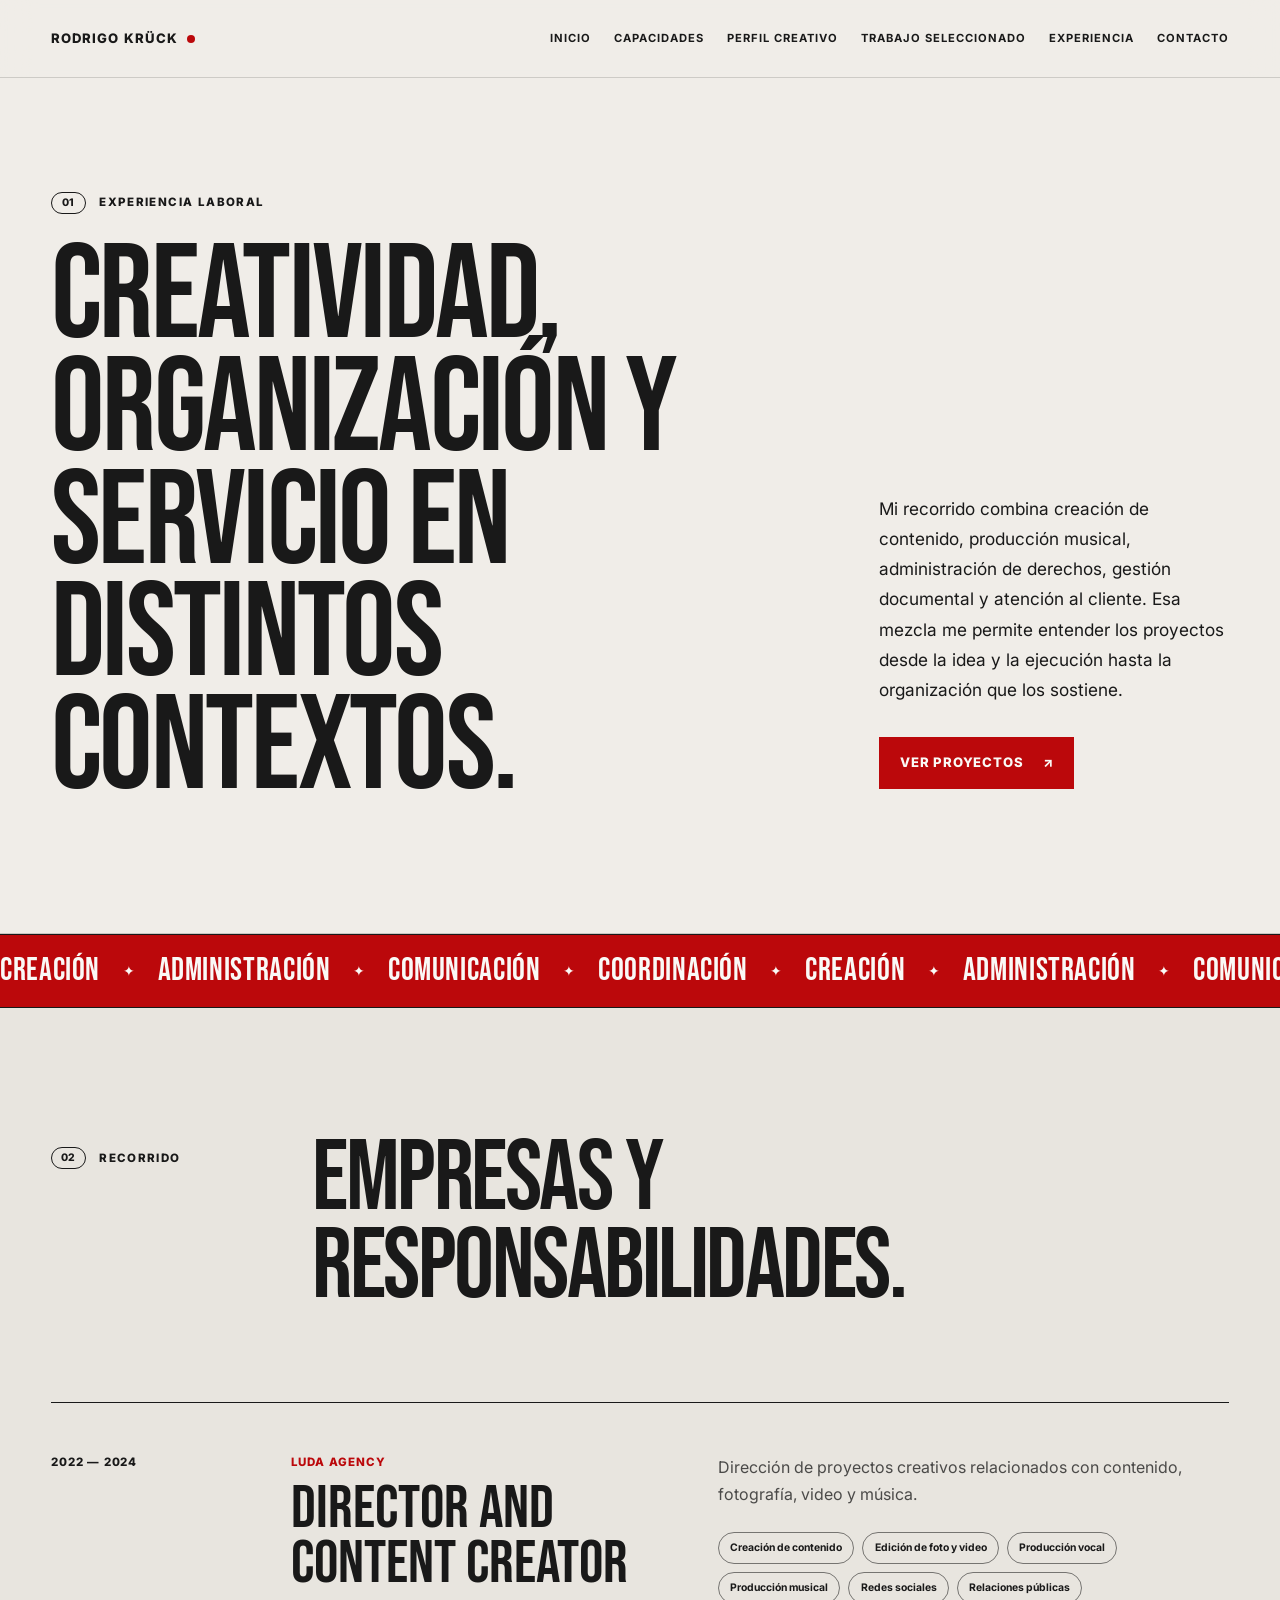
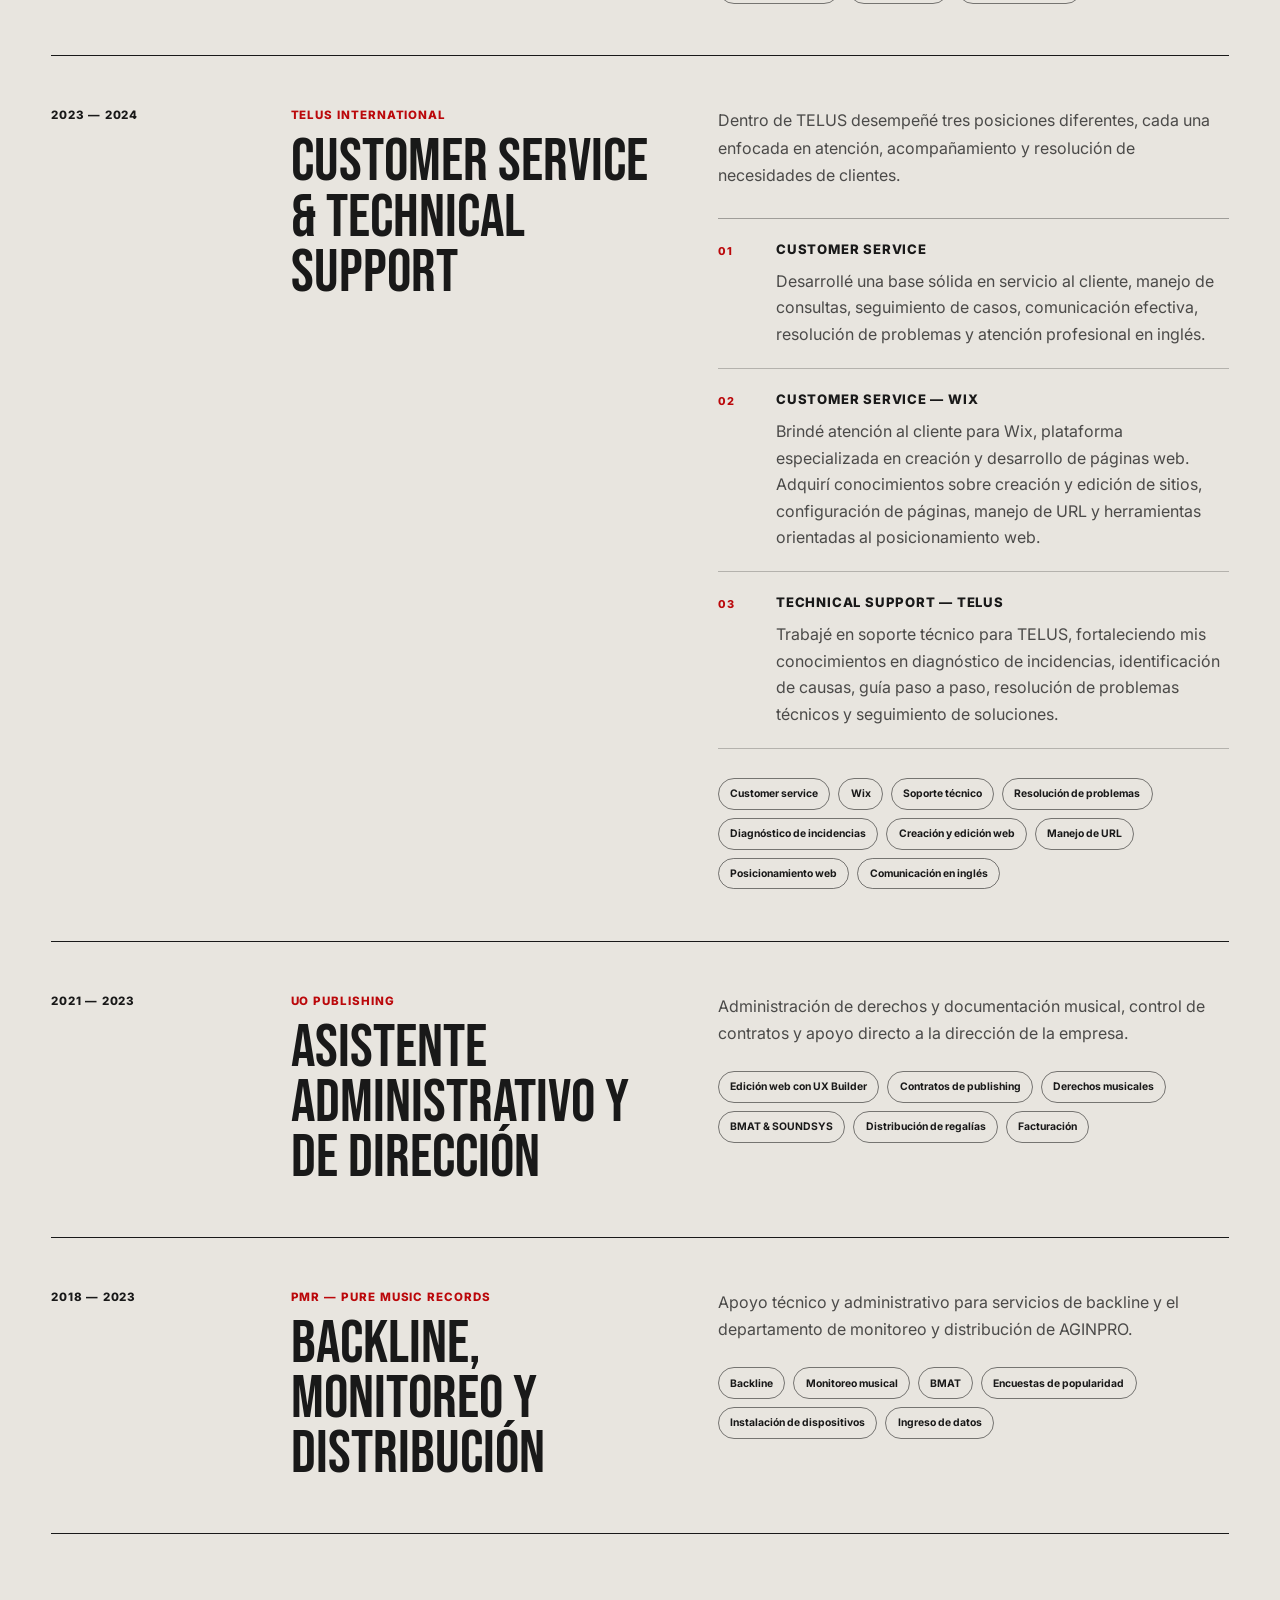
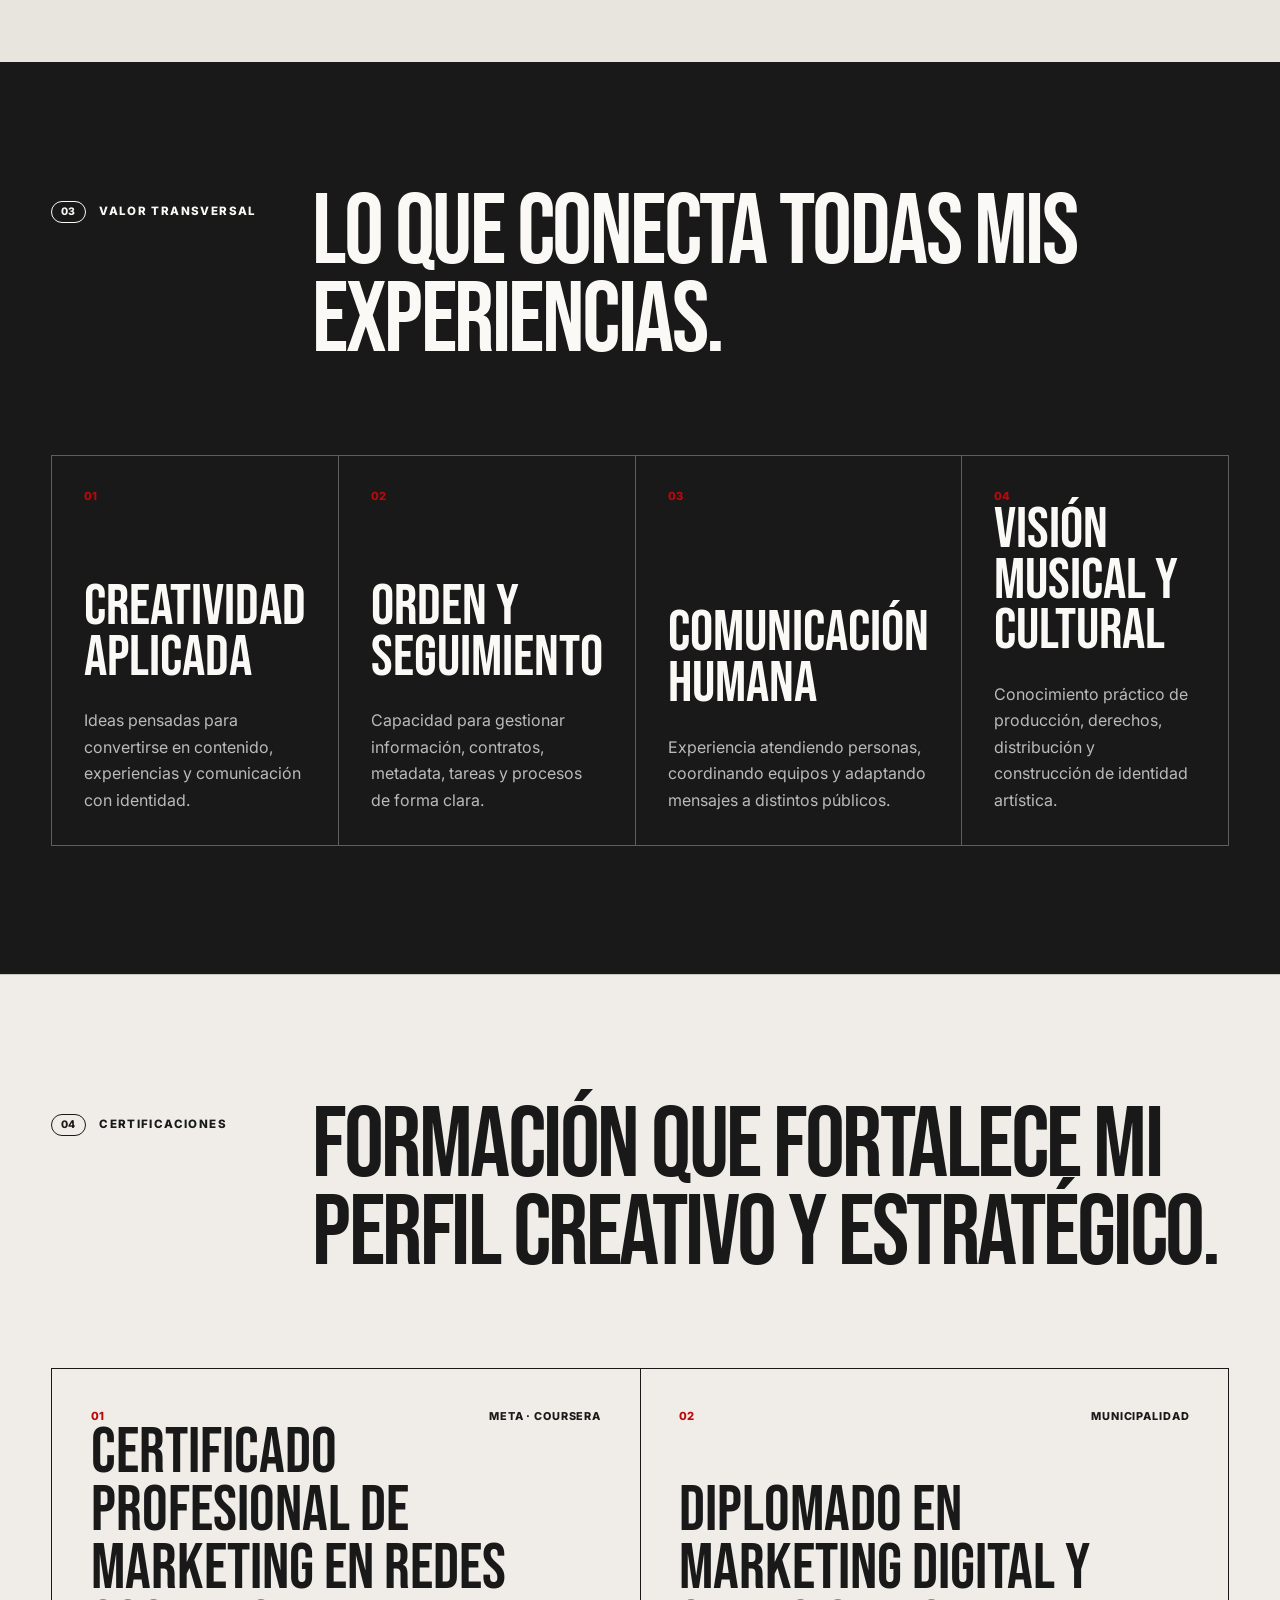
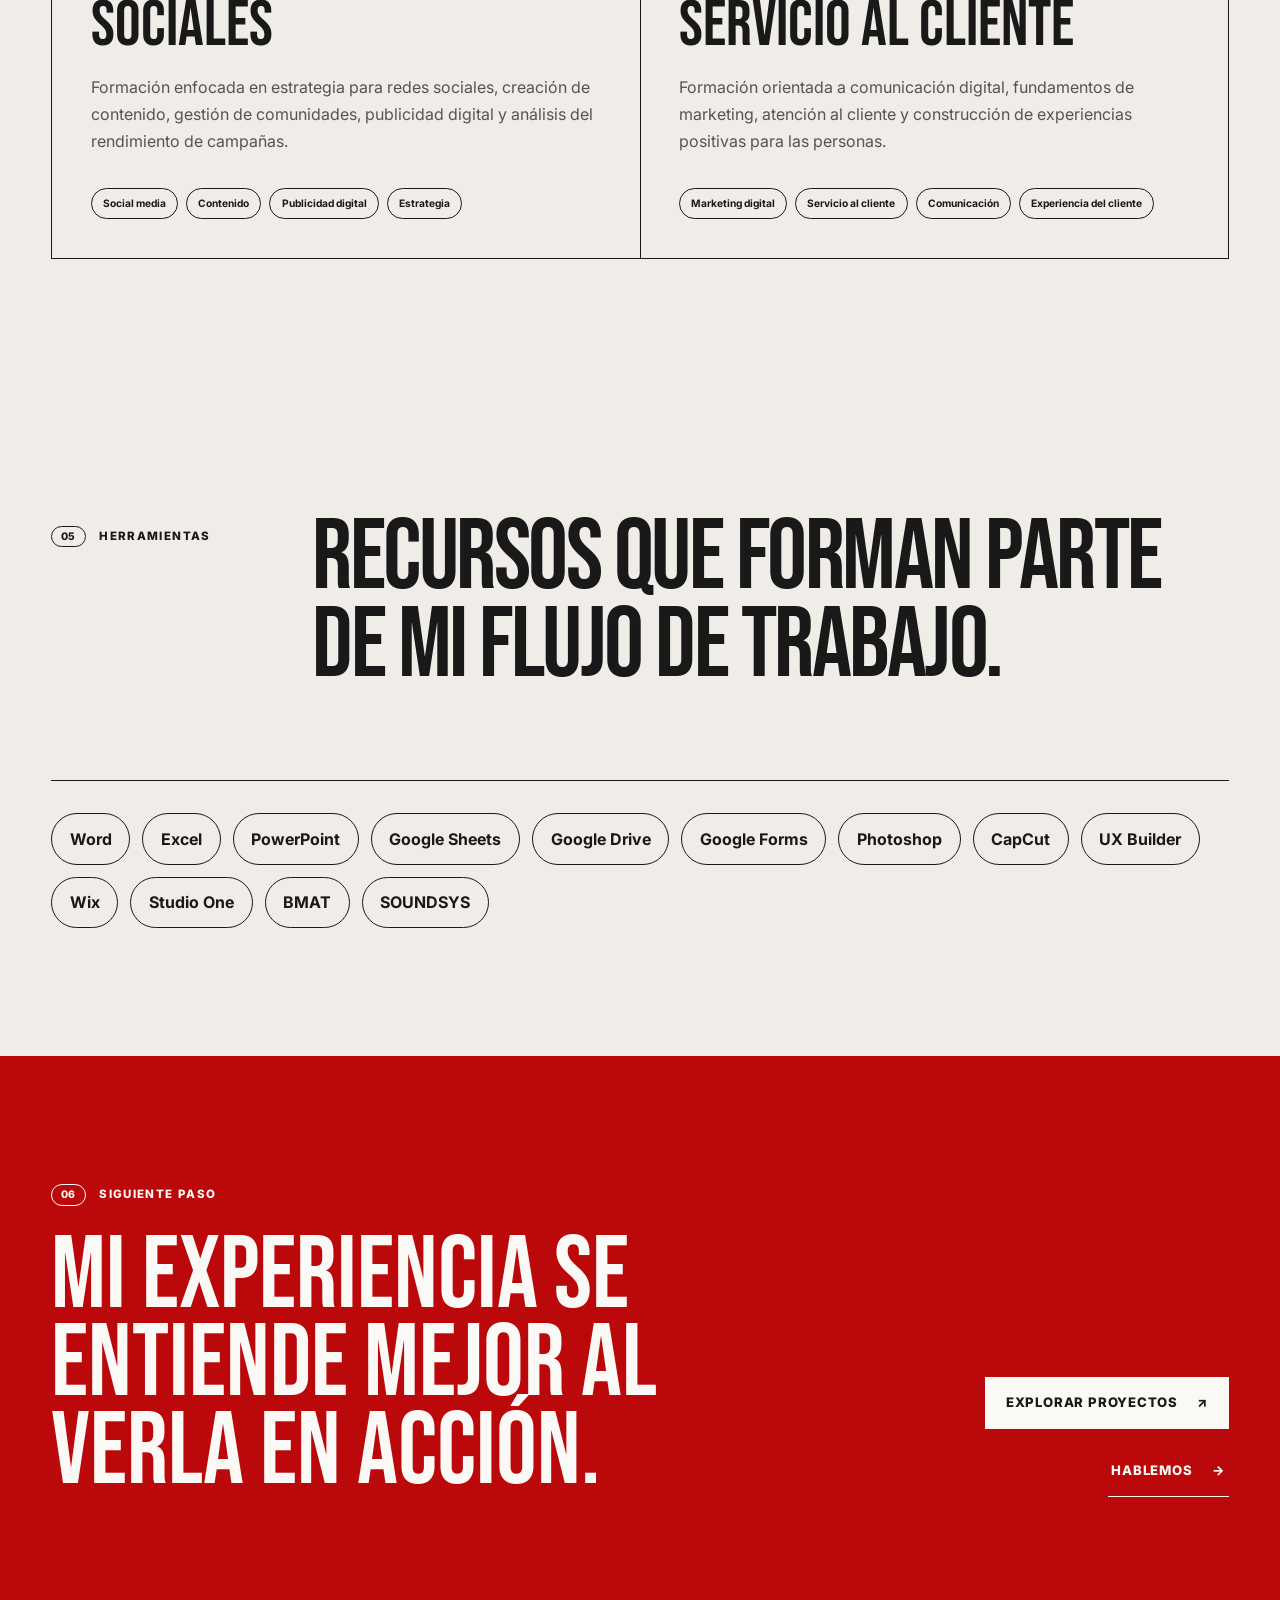
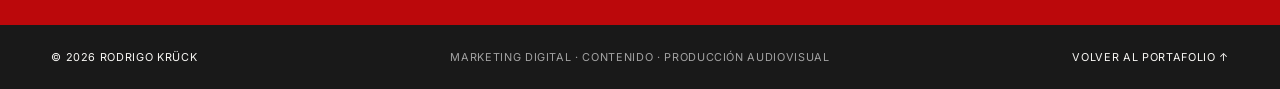
==== experiencia.html @ 9f39242f "Add files via upload subir portafoliio web" ====
<!DOCTYPE html>

<html lang="es">
<head>
<meta charset="utf-8"/>
<meta content="width=device-width, initial-scale=1.0" name="viewport"/>
<meta content="Experiencia laboral de Rodrigo Krück en contenido, producción, música, administración y servicio al cliente." name="description"/>
<meta content="#191919" name="theme-color"/>
<title>Experiencia — Rodrigo Krück</title>
<link href="assets/favicon.svg" rel="icon" type="image/svg+xml"/>
<link href="https://fonts.googleapis.com" rel="preconnect"/>
<link crossorigin="" href="https://fonts.gstatic.com" rel="preconnect"/>
<link href="https://fonts.googleapis.com/css2?family=Bebas+Neue&amp;family=Inter:wght@400;500;600;700;800&amp;display=swap" rel="stylesheet"/>
<link href="styles.css" rel="stylesheet"/>
</head>
<body class="experience-page">
<a class="skip-link" href="#contenido">Saltar al contenido</a>
<header class="site-header" id="inicio">
<a aria-label="Volver al portafolio" class="brand" href="index.html">
<span>RODRIGO KRÜCK</span><i></i>
</a>
<button aria-controls="site-nav" aria-expanded="false" aria-label="Abrir menú" class="menu-button" type="button">
<span></span><span></span>
</button>
<nav aria-label="Navegación principal" class="site-nav" id="site-nav"><a href="index.html#inicio">Inicio</a><a href="index.html#capacidades">Capacidades</a><a href="index.html#perfil">Perfil creativo</a><a href="index.html#proyectos">Trabajo seleccionado</a><a href="#experiencia">Experiencia</a><a href="index.html#contacto">Contacto</a></nav>
</header>
<main id="contenido">
<section class="experience-hero section-pad" id="experiencia">
<div class="experience-hero-grid">
<div class="reveal">
<p class="eyebrow"><span>01</span> Experiencia laboral</p>
<h1>Creatividad, organización y servicio en distintos contextos.</h1>
</div>
<div class="experience-hero-copy reveal">
<p>
            Mi recorrido combina creación de contenido, producción musical, administración de derechos,
            gestión documental y atención al cliente. Esa mezcla me permite entender los proyectos desde
            la idea y la ejecución hasta la organización que los sostiene.
          </p>
<a class="button button-primary" href="index.html#proyectos">Ver proyectos <span>↗</span></a>
</div>
</div>
</section>
<div aria-hidden="true" class="marquee">
<div class="marquee-track">
<span>CREACIÓN</span><i>✦</i>
<span>ADMINISTRACIÓN</span><i>✦</i>
<span>COMUNICACIÓN</span><i>✦</i>
<span>COORDINACIÓN</span><i>✦</i>
<span>CREACIÓN</span><i>✦</i>
<span>ADMINISTRACIÓN</span><i>✦</i>
<span>COMUNICACIÓN</span><i>✦</i>
<span>COORDINACIÓN</span><i>✦</i>
</div>
</div>
<section class="experience-timeline-section section-pad">
<div class="section-heading reveal">
<p class="eyebrow"><span>02</span> Recorrido</p>
<h2>Empresas y responsabilidades.</h2>
</div>
<div class="experience-timeline">
<article class="experience-entry reveal">
<div class="experience-period">2022 — 2024</div>
<div class="experience-name">
<p>LUDA Agency</p>
<h3>Director and Content Creator</h3>
</div>
<div class="experience-details">
<p>
              Dirección de proyectos creativos relacionados con contenido, fotografía, video y música.
            </p>
<div class="experience-tags">
<span>Creación de contenido</span>
<span>Edición de foto y video</span>
<span>Producción vocal</span>
<span>Producción musical</span>
<span>Redes sociales</span>
<span>Relaciones públicas</span>
</div>
</div>
</article>
<article class="experience-entry reveal">
<div class="experience-period">2023 — 2024</div>
<div class="experience-name">
<p>TELUS International</p>
<h3>Customer Service &amp; Technical Support</h3>
</div>
<div class="experience-details">
<p>
              Dentro de TELUS desempeñé tres posiciones diferentes, cada una enfocada en atención,
              acompañamiento y resolución de necesidades de clientes.
            </p>
<div class="experience-subroles">
<section class="experience-subrole">
<span>01</span>
<div>
<h4>Customer Service</h4>
<p>
                    Desarrollé una base sólida en servicio al cliente, manejo de consultas, seguimiento
                    de casos, comunicación efectiva, resolución de problemas y atención profesional en inglés.
                  </p>
</div>
</section>
<section class="experience-subrole">
<span>02</span>
<div>
<h4>Customer Service — Wix</h4>
<p>
                    Brindé atención al cliente para Wix, plataforma especializada en creación y desarrollo
                    de páginas web. Adquirí conocimientos sobre creación y edición de sitios, configuración
                    de páginas, manejo de URL y herramientas orientadas al posicionamiento web.
                  </p>
</div>
</section>
<section class="experience-subrole">
<span>03</span>
<div>
<h4>Technical Support — TELUS</h4>
<p>
                    Trabajé en soporte técnico para TELUS, fortaleciendo mis conocimientos en diagnóstico
                    de incidencias, identificación de causas, guía paso a paso, resolución de problemas
                    técnicos y seguimiento de soluciones.
                  </p>
</div>
</section>
</div>
<div class="experience-tags">
<span>Customer service</span>
<span>Wix</span>
<span>Soporte técnico</span>
<span>Resolución de problemas</span>
<span>Diagnóstico de incidencias</span>
<span>Creación y edición web</span>
<span>Manejo de URL</span>
<span>Posicionamiento web</span>
<span>Comunicación en inglés</span>
</div>
</div>
</article>
<article class="experience-entry reveal">
<div class="experience-period">2021 — 2023</div>
<div class="experience-name">
<p>UO Publishing</p>
<h3>Asistente administrativo y de dirección</h3>
</div>
<div class="experience-details">
<p>
              Administración de derechos y documentación musical, control de contratos y apoyo directo
              a la dirección de la empresa.
            </p>
<div class="experience-tags">
<span>Edición web con UX Builder</span>
<span>Contratos de publishing</span>
<span>Derechos musicales</span>
<span>BMAT &amp; SOUNDSYS</span>
<span>Distribución de regalías</span>
<span>Facturación</span>
</div>
</div>
</article>
<article class="experience-entry reveal">
<div class="experience-period">2018 — 2023</div>
<div class="experience-name">
<p>PMR — Pure Music Records</p>
<h3>Backline, monitoreo y distribución</h3>
</div>
<div class="experience-details">
<p>
              Apoyo técnico y administrativo para servicios de backline y el departamento de monitoreo
              y distribución de AGINPRO.
            </p>
<div class="experience-tags">
<span>Backline</span>
<span>Monitoreo musical</span>
<span>BMAT</span>
<span>Encuestas de popularidad</span>
<span>Instalación de dispositivos</span>
<span>Ingreso de datos</span>
</div>
</div>
</article>
</div>
</section>
<section class="experience-strengths section-pad">
<div class="section-heading section-heading-light reveal">
<p class="eyebrow"><span>03</span> Valor transversal</p>
<h2>Lo que conecta todas mis experiencias.</h2>
</div>
<div class="strength-grid">
<article class="strength-card reveal">
<span>01</span>
<h3>Creatividad aplicada</h3>
<p>Ideas pensadas para convertirse en contenido, experiencias y comunicación con identidad.</p>
</article>
<article class="strength-card reveal">
<span>02</span>
<h3>Orden y seguimiento</h3>
<p>Capacidad para gestionar información, contratos, metadata, tareas y procesos de forma clara.</p>
</article>
<article class="strength-card reveal">
<span>03</span>
<h3>Comunicación humana</h3>
<p>Experiencia atendiendo personas, coordinando equipos y adaptando mensajes a distintos públicos.</p>
</article>
<article class="strength-card reveal">
<span>04</span>
<h3>Visión musical y cultural</h3>
<p>Conocimiento práctico de producción, derechos, distribución y construcción de identidad artística.</p>
</article>
</div>
</section>
<section class="certifications-section section-pad" id="certificaciones">
<div class="section-heading reveal">
<p class="eyebrow"><span>04</span> Certificaciones</p>
<h2>Formación que fortalece mi perfil creativo y estratégico.</h2>
</div>
<div class="certification-grid">
<article class="certification-card reveal">
<div class="certification-top">
<span>01</span>
<p>Meta · Coursera</p>
</div>
<div class="certification-content">
<h3>Certificado Profesional de Marketing en Redes Sociales</h3>
<p>
              Formación enfocada en estrategia para redes sociales, creación de contenido,
              gestión de comunidades, publicidad digital y análisis del rendimiento de campañas.
            </p>
</div>
<div class="certification-tags">
<span>Social media</span>
<span>Contenido</span>
<span>Publicidad digital</span>
<span>Estrategia</span>
</div>
</article>
<article class="certification-card reveal">
<div class="certification-top">
<span>02</span>
<p>Municipalidad</p>
</div>
<div class="certification-content">
<h3>Diplomado en Marketing Digital y Servicio al Cliente</h3>
<p>
              Formación orientada a comunicación digital, fundamentos de marketing,
              atención al cliente y construcción de experiencias positivas para las personas.
            </p>
</div>
<div class="certification-tags">
<span>Marketing digital</span>
<span>Servicio al cliente</span>
<span>Comunicación</span>
<span>Experiencia del cliente</span>
</div>
</article>
</div>
</section>
<section class="tools-section section-pad">
<div class="section-heading reveal">
<p class="eyebrow"><span>05</span> Herramientas</p>
<h2>Recursos que forman parte de mi flujo de trabajo.</h2>
</div>
<div class="tool-cloud reveal">
<span>Word</span>
<span>Excel</span>
<span>PowerPoint</span>
<span>Google Sheets</span>
<span>Google Drive</span>
<span>Google Forms</span>
<span>Photoshop</span>
<span>CapCut</span>
<span>UX Builder</span>
<span>Wix</span>
<span>Studio One</span>
<span>BMAT</span>
<span>SOUNDSYS</span>
</div>
</section>
<section class="experience-cta section-pad">
<div class="reveal">
<p class="eyebrow"><span>06</span> Siguiente paso</p>
<h2>Mi experiencia se entiende mejor al verla en acción.</h2>
</div>
<div class="experience-cta-actions reveal">
<a class="button button-primary" href="index.html#proyectos">Explorar proyectos <span>↗</span></a>
<a class="button button-text" href="mailto:rod.kruck@gmail.com">Hablemos <span>→</span></a>
</div>
</section>
</main>
<footer class="site-footer">
<p>© <span id="year"></span> Rodrigo Krück</p>
<p>Marketing digital · Contenido · Producción audiovisual</p>
<a href="index.html">Volver al portafolio ↑</a>
</footer>
<script src="script.js"></script>
</body>
</html>
---- styles.css ----
/* Rodrigo Krück — Portfolio
   Visual direction derived from the user's moodboard:
   editorial composition, expressive typography, high contrast and restrained red accents. */

:root {
  --red: #BB080B;
  --cararra: #F0EDE8;
  --chalk: #E8E5DF;
  --slate: #C9C5BE;
  --black: #191919;
  --white: #FAF9F6;
  --line: rgba(25, 25, 25, 0.18);
  --headline: "Bebas Neue", "Arial Narrow", Impact, sans-serif;
  --body: "Inter", "Helvetica Neue", Arial, sans-serif;
  --pad: clamp(1.25rem, 4vw, 4.5rem);
}

* {
  box-sizing: border-box;
}

html {
  scroll-behavior: smooth;
  overflow-x: clip;
}

body {
  margin: 0;
  background: var(--cararra);
  color: var(--black);
  font-family: var(--body);
  line-height: 1.5;
  overflow-x: clip;
}

body.menu-open {
  overflow: hidden;
}

a {
  color: inherit;
  text-decoration: none;
}

img {
  max-width: 100%;
  display: block;
}

button,
a {
  -webkit-tap-highlight-color: transparent;
}

::selection {
  background: var(--red);
  color: var(--white);
}

.skip-link {
  position: fixed;
  left: 1rem;
  top: -5rem;
  z-index: 999;
  background: var(--black);
  color: var(--white);
  padding: 0.8rem 1rem;
}

.skip-link:focus {
  top: 1rem;
}

.site-header {
  position: fixed;
  inset: 0 0 auto 0;
  z-index: 100;
  height: 78px;
  padding: 0 var(--pad);
  display: flex;
  align-items: center;
  justify-content: space-between;
  border-bottom: 1px solid rgba(25, 25, 25, 0.16);
  background: rgba(240, 237, 232, 0.88);
  backdrop-filter: blur(16px);
  transition: transform 0.35s ease, background 0.3s ease;
}

.site-header.is-hidden {
  transform: translateY(-100%);
}

.brand {
  display: inline-flex;
  align-items: center;
  gap: 0.55rem;
  font-weight: 800;
  font-size: 0.82rem;
  letter-spacing: 0.08em;
}

.brand i {
  width: 8px;
  height: 8px;
  background: var(--red);
  border-radius: 50%;
}

.site-nav {
  display: flex;
  align-items: center;
  gap: clamp(1.2rem, 3vw, 3rem);
  font-size: 0.78rem;
  text-transform: uppercase;
  letter-spacing: 0.08em;
  font-weight: 700;
}

.site-nav a {
  position: relative;
}

.site-nav a::after {
  content: "";
  position: absolute;
  left: 0;
  bottom: -6px;
  width: 100%;
  height: 2px;
  background: var(--red);
  transform: scaleX(0);
  transform-origin: right;
  transition: transform 0.25s ease;
}

.site-nav a:hover::after,
.site-nav a:focus-visible::after {
  transform: scaleX(1);
  transform-origin: left;
}

.menu-button {
  display: none;
  width: 44px;
  height: 44px;
  border: 0;
  background: transparent;
  padding: 0;
  cursor: pointer;
}

.menu-button span {
  display: block;
  width: 26px;
  height: 2px;
  background: var(--black);
  margin: 6px auto;
  transition: transform 0.25s ease;
}

.section-grid {
  padding-inline: var(--pad);
}

.hero {
  position: relative;
  min-height: 100svh;
  padding-top: 125px;
  padding-bottom: 3rem;
  display: grid;
  grid-template-columns: minmax(0, 1.15fr) minmax(320px, 0.65fr);
  gap: clamp(2.5rem, 6vw, 7rem);
  align-items: center;
  border-bottom: 1px solid var(--line);
  overflow: hidden;
}

.hero::before {
  content: "";
  position: absolute;
  inset: auto 0 0;
  height: 1px;
  background: var(--line);
}

.eyebrow {
  margin: 0 0 1.7rem;
  display: flex;
  align-items: center;
  gap: 0.85rem;
  font-size: 0.72rem;
  font-weight: 800;
  letter-spacing: 0.12em;
  text-transform: uppercase;
}

.eyebrow span {
  display: inline-grid;
  place-items: center;
  width: 2.15rem;
  height: 1.35rem;
  border: 1px solid currentColor;
  border-radius: 999px;
  letter-spacing: 0;
  font-size: 0.65rem;
}

.hero h1,
.section-heading h2,
.music-copy h2,
.contact-top h2 {
  font-family: var(--headline);
  font-weight: 400;
  letter-spacing: -0.025em;
  line-height: 0.88;
  text-transform: uppercase;
}

.hero h1 {
  margin: 0;
  max-width: 950px;
  font-size: clamp(4.8rem, 9.5vw, 10.5rem);
}

.hero h1 span {
  display: block;
}

.hero h1 .outline {
  color: transparent;
  -webkit-text-stroke: 1.5px var(--black);
}

.hero-description {
  max-width: 680px;
  margin: 2rem 0 0;
  font-size: clamp(1rem, 1.3vw, 1.22rem);
  line-height: 1.7;
}

.hero-actions {
  margin-top: 2.2rem;
  display: flex;
  align-items: center;
  gap: 1.1rem;
  flex-wrap: wrap;
}

.button {
  min-height: 52px;
  display: inline-flex;
  align-items: center;
  justify-content: center;
  gap: 1.2rem;
  padding: 0 1.3rem;
  font-size: 0.82rem;
  font-weight: 800;
  text-transform: uppercase;
  letter-spacing: 0.06em;
  transition: transform 0.25s ease, background 0.25s ease, color 0.25s ease;
}

.button:hover,
.button:focus-visible {
  transform: translateY(-3px);
}

.button-primary {
  background: var(--red);
  color: var(--white);
}

.button-text {
  border-bottom: 1px solid var(--black);
  padding-inline: 0.2rem;
}

.hero-visual {
  position: relative;
  align-self: stretch;
  min-height: 620px;
  display: flex;
  align-items: center;
  justify-content: center;
}

.photo-frame {
  position: relative;
  z-index: 2;
  width: min(100%, 500px);
  aspect-ratio: 0.72;
  background: var(--slate);
  overflow: hidden;
}

.photo-frame::before {
  content: "";
  position: absolute;
  inset: 14px;
  z-index: 2;
  border: 1px solid rgba(240, 237, 232, 0.8);
  pointer-events: none;
}

.photo-frame img {
  width: 100%;
  height: 100%;
  object-fit: cover;
  object-position: center;
  filter: grayscale(1);
  transition: transform 0.8s cubic-bezier(.2,.7,.2,1);
}

.photo-frame:hover img {
  transform: scale(1.035);
}

.photo-label {
  position: absolute;
  z-index: 3;
  inset: auto 0 0 0;
  padding: 1rem 1.2rem;
  background: var(--black);
  color: var(--white);
  font-size: 0.62rem;
  font-weight: 700;
  letter-spacing: 0.12em;
  text-align: center;
}

.orbit-graphic {
  position: absolute;
  right: -22%;
  top: 8%;
  width: 68%;
  aspect-ratio: 1;
  border-radius: 50%;
  border: 1px solid var(--red);
  animation: orbit 14s linear infinite;
}

.orbit-graphic span {
  position: absolute;
  inset: 12%;
  border-radius: 50%;
  border: 1px solid rgba(187, 8, 11, 0.65);
}

.orbit-graphic span:nth-child(2) { inset: 24%; }
.orbit-graphic span:nth-child(3) { inset: 36%; }
.orbit-graphic span:nth-child(4) {
  inset: 48%;
  background: var(--red);
  border: 0;
}

.availability {
  position: absolute;
  z-index: 4;
  left: -2.5rem;
  bottom: 6%;
  display: flex;
  align-items: center;
  gap: 0.75rem;
  padding: 0.9rem 1rem;
  background: var(--white);
  border: 1px solid var(--black);
  font-size: 0.7rem;
  font-weight: 700;
  text-transform: uppercase;
  letter-spacing: 0.05em;
}

.status-dot {
  width: 9px;
  height: 9px;
  border-radius: 50%;
  background: var(--red);
  box-shadow: 0 0 0 5px rgba(187, 8, 11, 0.12);
}

.hero-index {
  position: absolute;
  left: var(--pad);
  bottom: 1rem;
  right: var(--pad);
  display: flex;
  justify-content: space-between;
  font-size: 0.64rem;
  letter-spacing: 0.12em;
}

.marquee {
  overflow: hidden;
  background: var(--red);
  color: var(--white);
  border-block: 1px solid var(--black);
}

.marquee-track {
  width: max-content;
  display: flex;
  align-items: center;
  gap: 1.4rem;
  padding: 0.75rem 0;
  animation: marquee 28s linear infinite;
  font-family: var(--headline);
  font-size: clamp(1.7rem, 2.5vw, 2.7rem);
  letter-spacing: 0.02em;
}

.marquee-track i {
  font-family: var(--body);
  font-style: normal;
  font-size: 0.9rem;
}

.section-pad {
  padding: clamp(5.5rem, 10vw, 10rem) var(--pad);
}

.section-heading {
  display: grid;
  grid-template-columns: 0.4fr 1.6fr;
  gap: 2rem;
  align-items: start;
  margin-bottom: clamp(3rem, 7vw, 7rem);
}

.section-heading .eyebrow {
  margin-top: 0.7rem;
}

.section-heading h2,
.music-copy h2,
.contact-top h2 {
  margin: 0;
  max-width: 1000px;
  font-size: clamp(4rem, 7.8vw, 8.5rem);
}

.profile {
  background: var(--chalk);
}

.profile-layout {
  display: grid;
  grid-template-columns: 0.72fr 1.28fr;
  gap: clamp(3rem, 8vw, 9rem);
  border-top: 1px solid var(--line);
  padding-top: 3rem;
}

.profile-statement > p {
  margin: 0 0 2rem;
  max-width: 500px;
  font-size: clamp(1.4rem, 2.2vw, 2.25rem);
  line-height: 1.25;
  font-weight: 600;
  letter-spacing: -0.035em;
}

.inline-link {
  display: inline-flex;
  align-items: center;
  gap: 1rem;
  border-bottom: 1px solid currentColor;
  padding-bottom: 0.3rem;
  font-size: 0.8rem;
  font-weight: 800;
  text-transform: uppercase;
  letter-spacing: 0.06em;
}

.profile-principles {
  display: grid;
  gap: 0;
}

.profile-principles article {
  display: grid;
  grid-template-columns: 60px minmax(180px, 0.7fr) 1fr;
  gap: 1.2rem;
  padding: 1.5rem 0;
  border-bottom: 1px solid var(--line);
}

.profile-principles article:first-child {
  border-top: 1px solid var(--line);
}

.profile-principles span {
  font-size: 0.7rem;
  font-weight: 800;
}

.profile-principles h3,
.profile-principles p {
  margin: 0;
}

.profile-principles h3 {
  font-size: 1rem;
  text-transform: uppercase;
}

.profile-principles p {
  color: rgba(25,25,25,0.72);
  font-size: 0.93rem;
}

.keyword-cloud {
  margin-top: 7rem;
  padding-top: 2rem;
  border-top: 1px solid var(--line);
  display: flex;
  flex-wrap: wrap;
  gap: 0.75rem;
}

.keyword-cloud span {
  border: 1px solid var(--black);
  border-radius: 999px;
  padding: 0.7rem 1rem;
  font-size: clamp(0.8rem, 1.1vw, 1rem);
  font-weight: 700;
  transition: background 0.25s ease, color 0.25s ease, transform 0.25s ease;
}

.keyword-cloud span:hover {
  background: var(--black);
  color: var(--white);
  transform: translateY(-3px);
}

.projects {
  background: var(--black);
  color: var(--white);
}

.section-heading-light .eyebrow span {
  border-color: var(--white);
}

.featured-project {
  display: grid;
  grid-template-columns: minmax(250px, 0.55fr) minmax(0, 1.45fr);
  gap: clamp(2.5rem, 6vw, 7rem);
  align-items: start;
}

.project-intro {
  position: sticky;
  top: 120px;
}

.project-number {
  margin: 0 0 1.2rem;
  color: var(--red);
  font-size: 0.72rem;
  font-weight: 800;
  letter-spacing: 0.1em;
}

.project-intro h3 {
  margin: 0;
  font-family: var(--headline);
  font-size: clamp(5rem, 10vw, 10rem);
  font-weight: 400;
  line-height: 0.85;
}

.project-intro > p:not(.project-number) {
  max-width: 430px;
  margin: 1.7rem 0;
  color: rgba(255,255,255,0.72);
}

.project-meta {
  display: flex;
  flex-wrap: wrap;
  gap: 0.55rem;
}

.project-meta span {
  border: 1px solid rgba(255,255,255,0.3);
  border-radius: 999px;
  padding: 0.45rem 0.75rem;
  font-size: 0.67rem;
  text-transform: uppercase;
  letter-spacing: 0.06em;
}

.project-gallery {
  display: grid;
  grid-template-columns: repeat(3, 1fr);
  gap: 1rem;
  align-items: start;
}

.project-card {
  position: relative;
  overflow: hidden;
  background: #292929;
  aspect-ratio: 0.56;
}

.project-card-offset {
  margin-top: 5rem;
}

.project-card img {
  width: 100%;
  height: 100%;
  object-fit: cover;
  transition: transform 0.7s cubic-bezier(.2,.7,.2,1), filter 0.4s ease;
}

.project-card-overlay {
  position: absolute;
  inset: auto 0 0;
  padding: 1rem;
  display: flex;
  justify-content: space-between;
  gap: 0.7rem;
  background: linear-gradient(transparent, rgba(0,0,0,0.92));
  font-size: 0.7rem;
  transform: translateY(18%);
  opacity: 0.8;
  transition: transform 0.3s ease, opacity 0.3s ease;
}

.project-card-overlay b {
  text-align: right;
}

.project-card:hover img {
  transform: scale(1.055);
  filter: saturate(0.55);
}

.project-card:hover .project-card-overlay {
  transform: translateY(0);
  opacity: 1;
}

.capabilities {
  background: var(--cararra);
}

.capability-grid {
  display: grid;
  grid-template-columns: repeat(2, 1fr);
  border-top: 1px solid var(--black);
  border-left: 1px solid var(--black);
}

.capability-card {
  min-height: 380px;
  padding: clamp(1.5rem, 3vw, 3rem);
  display: flex;
  flex-direction: column;
  justify-content: space-between;
  border-right: 1px solid var(--black);
  border-bottom: 1px solid var(--black);
  transition: background 0.3s ease, color 0.3s ease;
}

.capability-card:hover {
  background: var(--red);
  color: var(--white);
}

.card-top {
  display: flex;
  justify-content: space-between;
  font-size: 0.72rem;
  font-weight: 800;
}

.card-top i {
  font-style: normal;
  font-size: 1.5rem;
}

.capability-card h3 {
  margin: auto 0 1.5rem;
  max-width: 500px;
  font-family: var(--headline);
  font-weight: 400;
  font-size: clamp(3.4rem, 5.5vw, 6.5rem);
  line-height: 0.9;
  text-transform: uppercase;
}

.capability-card p {
  max-width: 520px;
  margin: 0;
  font-size: 0.95rem;
}

.music-section {
  min-height: 760px;
  display: grid;
  grid-template-columns: 1fr 1fr;
  background: var(--red);
  color: var(--white);
  overflow: hidden;
}

.music-copy {
  display: flex;
  flex-direction: column;
  align-items: flex-start;
  justify-content: center;
}

.music-copy h2 {
  max-width: 760px;
}

.music-copy > p:not(.eyebrow) {
  max-width: 620px;
  font-size: clamp(1rem, 1.5vw, 1.2rem);
  line-height: 1.7;
}

.button-light {
  margin-top: 1.4rem;
  background: var(--white);
  color: var(--black);
}

.wave-panel {
  position: relative;
  min-height: 760px;
  display: grid;
  place-items: center;
  background: var(--chalk);
  color: var(--black);
  overflow: hidden;
}

.wave-panel::before {
  content: "";
  position: absolute;
  inset: 0;
  background:
    linear-gradient(rgba(25,25,25,0.07) 1px, transparent 1px),
    linear-gradient(90deg, rgba(25,25,25,0.07) 1px, transparent 1px);
  background-size: 48px 48px;
}

.wave-lines {
  position: relative;
  width: 82%;
  aspect-ratio: 1;
}

.wave-lines span {
  position: absolute;
  inset: calc(var(--i, 0) * 4%);
  border: 2px solid var(--black);
  border-radius: 44% 56% 58% 42% / 55% 42% 58% 45%;
  transform: rotate(calc(var(--i, 0) * 8deg));
  animation: wave 7s ease-in-out infinite alternate;
}

.wave-lines span:nth-child(1) { --i: 0; }
.wave-lines span:nth-child(2) { --i: 1; }
.wave-lines span:nth-child(3) { --i: 2; }
.wave-lines span:nth-child(4) { --i: 3; }
.wave-lines span:nth-child(5) { --i: 4; }
.wave-lines span:nth-child(6) { --i: 5; }
.wave-lines span:nth-child(7) { --i: 6; }
.wave-lines span:nth-child(8) { --i: 7; }
.wave-lines span:nth-child(9) { --i: 8; }

.wave-panel p {
  position: absolute;
  left: 2rem;
  bottom: 1.5rem;
  margin: 0;
  font-size: 0.65rem;
  font-weight: 800;
  letter-spacing: 0.12em;
}

.contact {
  background: var(--chalk);
}

.contact-top {
  display: grid;
  grid-template-columns: 0.35fr 1.65fr;
  gap: 2rem;
  margin-bottom: 4rem;
}

.contact-top .eyebrow {
  margin-top: 0.6rem;
}

.contact-grid {
  border-top: 1px solid var(--black);
  display: grid;
  grid-template-columns: 1.4fr 0.6fr;
}

.contact-email {
  position: relative;
  min-height: 300px;
  padding: 2rem 2rem 2rem 0;
  display: flex;
  flex-direction: column;
  justify-content: flex-end;
  border-right: 1px solid var(--black);
  overflow: hidden;
}

.contact-email::before {
  content: "";
  position: absolute;
  inset: 0;
  background: var(--red);
  transform: translateY(101%);
  transition: transform 0.4s cubic-bezier(.2,.7,.2,1);
}

.contact-email:hover::before {
  transform: translateY(0);
}

.contact-email > * {
  position: relative;
  z-index: 1;
}

.contact-email span {
  font-size: 0.7rem;
  text-transform: uppercase;
  letter-spacing: 0.08em;
  font-weight: 800;
}

.contact-email strong {
  margin-top: 0.3rem;
  font-size: clamp(1.5rem, 4vw, 4.2rem);
  letter-spacing: -0.05em;
  overflow-wrap: anywhere;
}

.contact-email i {
  position: absolute;
  top: 2rem;
  right: 2rem;
  font-style: normal;
  font-size: 2rem;
}

.contact-email:hover {
  color: var(--white);
}

.social-links {
  display: grid;
}

.social-links a {
  min-height: 100px;
  padding: 1.2rem 0 1.2rem 2rem;
  display: flex;
  align-items: center;
  justify-content: space-between;
  border-bottom: 1px solid var(--black);
  font-size: 0.82rem;
  font-weight: 800;
  text-transform: uppercase;
  letter-spacing: 0.06em;
  transition: padding 0.25s ease, background 0.25s ease, color 0.25s ease;
}

.social-links a:hover {
  padding-left: 2.6rem;
  background: var(--black);
  color: var(--white);
}

.social-links i {
  font-style: normal;
  font-size: 1.3rem;
}

.site-footer {
  padding: 1.5rem var(--pad);
  display: grid;
  grid-template-columns: 1fr auto 1fr;
  align-items: center;
  gap: 1rem;
  background: var(--black);
  color: var(--white);
  font-size: 0.68rem;
  text-transform: uppercase;
  letter-spacing: 0.06em;
}

.site-footer p {
  margin: 0;
}

.site-footer p:nth-child(2) {
  text-align: center;
  color: rgba(255,255,255,0.6);
}

.site-footer a {
  text-align: right;
}

.reveal {
  opacity: 0;
  transform: translateY(30px);
  transition: opacity 0.75s ease, transform 0.75s cubic-bezier(.2,.7,.2,1);
}

.reveal.is-visible {
  opacity: 1;
  transform: none;
}

@keyframes marquee {
  to { transform: translateX(-50%); }
}

@keyframes orbit {
  to { transform: rotate(360deg); }
}

@keyframes wave {
  from { transform: rotate(calc(var(--i, 0) * 8deg)) scale(0.96); }
  to { transform: rotate(calc(var(--i, 0) * 8deg + 18deg)) scale(1.04); }
}

@media (max-width: 1050px) {
  .hero {
    grid-template-columns: 1fr 0.78fr;
  }

  .hero h1 {
    font-size: clamp(4.2rem, 8.5vw, 7.5rem);
  }

  .featured-project {
    grid-template-columns: 1fr;
  }

  .project-intro {
    position: static;
  }

  .project-gallery {
    max-width: 900px;
  }

  .profile-layout {
    grid-template-columns: 1fr;
  }

  .section-heading,
  .contact-top {
    grid-template-columns: 1fr;
  }

  .music-section {
    grid-template-columns: 1fr;
  }

  .wave-panel {
    min-height: 580px;
  }
}

@media (max-width: 760px) {
  :root {
    --pad: 1.15rem;
  }

  .site-header {
    height: 66px;
  }

  .menu-button {
    display: block;
    z-index: 2;
  }

  .menu-button[aria-expanded="true"] span:first-child {
    transform: translateY(4px) rotate(45deg);
  }

  .menu-button[aria-expanded="true"] span:last-child {
    transform: translateY(-4px) rotate(-45deg);
  }

  .site-nav {
    position: fixed;
    inset: 0;
    padding: 7rem 1.4rem 2rem;
    display: flex;
    flex-direction: column;
    align-items: flex-start;
    justify-content: center;
    gap: 1.2rem;
    background: var(--red);
    color: var(--white);
    transform: translateX(105%);
    visibility: hidden;
    pointer-events: none;
    transition:
      transform 0.35s cubic-bezier(.2,.7,.2,1),
      visibility 0s linear 0.35s;
  }

  .site-nav.is-open {
    transform: translateX(0);
    visibility: visible;
    pointer-events: auto;
    transition-delay: 0s;
  }

  .site-nav a {
    font-family: var(--headline);
    font-size: clamp(3.5rem, 18vw, 7rem);
    line-height: 0.9;
    letter-spacing: 0;
  }

  .hero {
    min-height: auto;
    padding-top: 105px;
    grid-template-columns: 1fr;
  }

  .hero h1 {
    font-size: clamp(4rem, 20vw, 7rem);
  }

  .hero-visual {
    min-height: auto;
    padding-bottom: 3rem;
  }

  .photo-frame {
    width: 88%;
    margin-left: auto;
  }

  .availability {
    left: 0;
    bottom: 1rem;
    max-width: 75%;
    font-size: 0.6rem;
  }

  .hero-index {
    display: none;
  }

  .section-pad {
    padding-block: 5.5rem;
  }

  .section-heading,
  .contact-top {
    margin-bottom: 3rem;
  }

  .section-heading h2,
  .music-copy h2,
  .contact-top h2 {
    font-size: clamp(3.5rem, 17vw, 6.5rem);
  }

  .profile-principles article {
    grid-template-columns: 40px 1fr;
  }

  .profile-principles p {
    grid-column: 2;
  }

  .keyword-cloud {
    margin-top: 4rem;
  }

  .project-gallery {
    display: flex;
    overflow-x: auto;
    scroll-snap-type: x mandatory;
    padding-bottom: 1rem;
  }

  .project-card {
    min-width: 78vw;
    scroll-snap-align: start;
  }

  .project-card-offset {
    margin-top: 0;
  }

  .capability-grid {
    grid-template-columns: 1fr;
  }

  .capability-card {
    min-height: 320px;
  }

  .wave-panel {
    min-height: 460px;
  }

  .contact-grid {
    grid-template-columns: 1fr;
  }

  .contact-email {
    min-height: 260px;
    border-right: 0;
    border-bottom: 1px solid var(--black);
  }

  .social-links a {
    padding-left: 0;
  }

  .site-footer {
    grid-template-columns: 1fr;
    text-align: left;
  }

  .site-footer p:nth-child(2),
  .site-footer a {
    text-align: left;
  }
}

@media (prefers-reduced-motion: reduce) {
  html { scroll-behavior: auto; }
  *,
  *::before,
  *::after {
    animation-duration: 0.01ms !important;
    animation-iteration-count: 1 !important;
    transition-duration: 0.01ms !important;
  }

  .reveal {
    opacity: 1;
    transform: none;
  }
}


/* =========================================================
   Expanded selected work
   ========================================================= */

.work-project {
  padding: clamp(5rem, 9vw, 9rem) 0;
  border-top: 1px solid rgba(255,255,255,0.24);
}

.work-project-last {
  padding-bottom: 0;
}

.work-project-head {
  display: grid;
  grid-template-columns: minmax(190px, 0.48fr) minmax(0, 1.52fr);
  gap: clamp(2rem, 6vw, 7rem);
  align-items: start;
  margin-bottom: clamp(2.5rem, 5vw, 5rem);
}

.work-project-head h3 {
  margin: 0;
  font-family: var(--headline);
  font-size: clamp(4.8rem, 10vw, 11rem);
  font-weight: 400;
  line-height: 0.82;
  text-transform: uppercase;
}

.project-role {
  margin: 0.8rem 0 0;
  max-width: 240px;
  color: rgba(255,255,255,0.68);
  font-size: 0.72rem;
  font-weight: 700;
  line-height: 1.45;
  letter-spacing: 0.06em;
  text-transform: uppercase;
}

.work-project-description {
  max-width: 720px;
  margin: 1.5rem 0 0;
  color: rgba(255,255,255,0.72);
  font-size: clamp(1rem, 1.35vw, 1.2rem);
  line-height: 1.7;
}

.media-grid {
  display: grid;
  gap: 1rem;
}

.media-grid-three {
  grid-template-columns: repeat(3, minmax(0, 1fr));
}

.media-grid-spaced {
  margin-top: 1rem;
}

.media-card {
  position: relative;
  min-width: 0;
  display: block;
  overflow: hidden;
  background: #2a2a2a;
  aspect-ratio: 0.62;
}

.media-card-landscape {
  aspect-ratio: 16 / 10;
  align-self: center;
}

.media-card img {
  width: 100%;
  height: 100%;
  object-fit: cover;
  transition: transform 0.65s cubic-bezier(.2,.7,.2,1), filter 0.35s ease;
}

.media-card > span {
  position: absolute;
  inset: auto 0 0;
  z-index: 2;
  padding: 3.5rem 1rem 1rem;
  background: linear-gradient(transparent, rgba(0,0,0,0.9));
  color: var(--white);
  font-size: 0.68rem;
  font-weight: 800;
  letter-spacing: 0.06em;
  text-transform: uppercase;
}

.media-card:hover img,
.media-card:focus-visible img {
  transform: scale(1.045);
  filter: saturate(0.72);
}

.video-project-layout {
  display: grid;
  grid-template-columns: minmax(0, 1.55fr) minmax(260px, 0.45fr);
  gap: 1rem;
}

.video-frame {
  position: relative;
  width: 100%;
  aspect-ratio: 16 / 9;
  background: #000;
  overflow: hidden;
}

.video-frame iframe {
  width: 100%;
  height: 100%;
  border: 0;
}

.project-side-note,
.making-of-card {
  min-height: 100%;
  padding: clamp(1.5rem, 3vw, 3rem);
  border: 1px solid rgba(255,255,255,0.26);
}

.project-side-note {
  display: flex;
  flex-direction: column;
  justify-content: flex-end;
}

.project-side-note > span,
.making-of-kicker {
  font-size: 0.66rem;
  font-weight: 800;
  letter-spacing: 0.1em;
}

.project-side-note p {
  margin: 1rem 0 2rem;
  color: rgba(255,255,255,0.72);
}

.inline-link-light {
  color: var(--white);
}

.making-of-card {
  position: relative;
  display: flex;
  flex-direction: column;
  justify-content: space-between;
  background: var(--red);
  color: var(--white);
  overflow: hidden;
  transition: transform 0.3s ease, background 0.3s ease;
}

.making-of-card::after {
  content: "";
  position: absolute;
  width: 65%;
  aspect-ratio: 1;
  right: -18%;
  top: -15%;
  border: 1px solid rgba(255,255,255,0.6);
  border-radius: 50%;
  box-shadow:
    0 0 0 18px rgba(255,255,255,0.08),
    0 0 0 36px rgba(255,255,255,0.06),
    0 0 0 54px rgba(255,255,255,0.04);
}

.making-of-card strong {
  position: relative;
  z-index: 1;
  margin-block: auto;
  font-family: var(--headline);
  font-size: clamp(4.5rem, 8vw, 8.5rem);
  font-weight: 400;
  line-height: 0.78;
}

.making-of-link {
  position: relative;
  z-index: 1;
  font-size: 0.7rem;
  font-weight: 800;
  letter-spacing: 0.05em;
  text-transform: uppercase;
}

.making-of-card:hover,
.making-of-card:focus-visible {
  transform: translateY(-5px);
  background: #d10b0f;
}

.personal-content-grid {
  display: grid;
  grid-template-columns: 0.78fr 1.3fr 0.78fr;
  gap: 1rem;
  align-items: stretch;
}

.personal-link-card {
  min-height: 460px;
  padding: 1.5rem;
  display: flex;
  flex-direction: column;
  justify-content: space-between;
  background: var(--red);
  color: var(--white);
  transition: transform 0.3s ease;
}

.personal-link-card span,
.personal-link-card i {
  font-size: 0.68rem;
  font-style: normal;
  font-weight: 800;
  letter-spacing: 0.08em;
  text-transform: uppercase;
}

.personal-link-card strong {
  font-family: var(--headline);
  font-size: clamp(4rem, 7vw, 7rem);
  font-weight: 400;
  line-height: 0.82;
}

.personal-link-card:hover,
.personal-link-card:focus-visible {
  transform: translateY(-5px);
}

/* =========================================================
   Experience page
   ========================================================= */

.experience-page {
  background: var(--cararra);
}

.experience-hero {
  min-height: 92svh;
  padding-top: clamp(8rem, 15vw, 12rem);
  display: flex;
  align-items: center;
  border-bottom: 1px solid var(--line);
}

.experience-hero-grid {
  width: 100%;
  display: grid;
  grid-template-columns: minmax(0, 1.35fr) minmax(280px, 0.65fr);
  gap: clamp(3rem, 8vw, 10rem);
  align-items: end;
}

.experience-hero h1 {
  margin: 0;
  max-width: 1050px;
  font-family: var(--headline);
  font-size: clamp(5rem, 10.5vw, 11rem);
  font-weight: 400;
  line-height: 0.84;
  letter-spacing: -0.02em;
  text-transform: uppercase;
}

.experience-hero-copy {
  padding-bottom: 1rem;
}

.experience-hero-copy p {
  margin: 0 0 2rem;
  font-size: clamp(1rem, 1.35vw, 1.2rem);
  line-height: 1.75;
}

.experience-timeline-section {
  background: var(--chalk);
}

.experience-timeline {
  border-top: 1px solid var(--black);
}

.experience-entry {
  display: grid;
  grid-template-columns: 0.35fr 0.7fr 0.95fr;
  gap: clamp(1.5rem, 4vw, 5rem);
  padding: clamp(2rem, 4vw, 4rem) 0;
  border-bottom: 1px solid var(--black);
}

.experience-period {
  font-size: 0.72rem;
  font-weight: 800;
  letter-spacing: 0.07em;
  text-transform: uppercase;
}

.experience-name p {
  margin: 0 0 0.6rem;
  color: var(--red);
  font-size: 0.72rem;
  font-weight: 800;
  letter-spacing: 0.08em;
  text-transform: uppercase;
}

.experience-name h3 {
  margin: 0;
  max-width: 430px;
  font-family: var(--headline);
  font-size: clamp(2.5rem, 4.8vw, 5.2rem);
  font-weight: 400;
  line-height: 0.9;
  text-transform: uppercase;
}

.experience-details > p {
  margin: 0 0 1.5rem;
  color: rgba(25,25,25,0.76);
  line-height: 1.7;
}

.experience-tags {
  display: flex;
  flex-wrap: wrap;
  gap: 0.5rem;
}

.experience-tags span {
  padding: 0.45rem 0.7rem;
  border: 1px solid rgba(25,25,25,0.55);
  border-radius: 999px;
  font-size: 0.65rem;
  font-weight: 700;
}

.experience-strengths {
  background: var(--black);
  color: var(--white);
}

.strength-grid {
  display: grid;
  grid-template-columns: repeat(4, 1fr);
  border-top: 1px solid rgba(255,255,255,0.3);
  border-left: 1px solid rgba(255,255,255,0.3);
}

.strength-card {
  min-height: 360px;
  padding: 2rem;
  display: flex;
  flex-direction: column;
  border-right: 1px solid rgba(255,255,255,0.3);
  border-bottom: 1px solid rgba(255,255,255,0.3);
}

.strength-card > span {
  font-size: 0.7rem;
  font-weight: 800;
  color: var(--red);
}

.strength-card h3 {
  margin: auto 0 1.5rem;
  font-family: var(--headline);
  font-size: clamp(3rem, 4.5vw, 5rem);
  font-weight: 400;
  line-height: 0.88;
  text-transform: uppercase;
}

.strength-card p {
  margin: 0;
  color: rgba(255,255,255,0.7);
  line-height: 1.65;
}

.tools-section {
  background: var(--cararra);
}

.tool-cloud {
  display: flex;
  flex-wrap: wrap;
  gap: 0.75rem;
  padding-top: 2rem;
  border-top: 1px solid var(--black);
}

.tool-cloud span {
  padding: 0.8rem 1.1rem;
  border: 1px solid var(--black);
  border-radius: 999px;
  font-weight: 700;
  transition: background 0.25s ease, color 0.25s ease, transform 0.25s ease;
}

.tool-cloud span:hover {
  background: var(--black);
  color: var(--white);
  transform: translateY(-3px);
}

.experience-cta {
  display: grid;
  grid-template-columns: 1.4fr 0.6fr;
  gap: clamp(2rem, 6vw, 7rem);
  align-items: end;
  background: var(--red);
  color: var(--white);
}

.experience-cta h2 {
  margin: 0;
  max-width: 950px;
  font-family: var(--headline);
  font-size: clamp(4.2rem, 8vw, 8rem);
  font-weight: 400;
  line-height: 0.86;
  text-transform: uppercase;
}

.experience-cta-actions {
  display: flex;
  flex-wrap: wrap;
  gap: 1rem;
  justify-content: flex-end;
}

.experience-cta .button-primary {
  background: var(--white);
  color: var(--black);
}

.experience-cta .button-text {
  border-color: var(--white);
}

/* Expanded responsive rules */

@media (max-width: 1050px) {
  .video-project-layout {
    grid-template-columns: 1fr;
  }

  .project-side-note,
  .making-of-card {
    min-height: 300px;
  }

  .personal-content-grid {
    grid-template-columns: 1fr 1fr;
  }

  .personal-link-card {
    min-height: 380px;
  }

  .experience-hero-grid {
    grid-template-columns: 1fr;
  }

  .experience-entry {
    grid-template-columns: 0.35fr 0.65fr 1fr;
  }

  .strength-grid {
    grid-template-columns: repeat(2, 1fr);
  }

  .experience-cta {
    grid-template-columns: 1fr;
  }

  .experience-cta-actions {
    justify-content: flex-start;
  }
}

@media (max-width: 760px) {
  .work-project-head {
    grid-template-columns: 1fr;
    gap: 1.5rem;
  }

  .work-project-head h3 {
    font-size: clamp(4rem, 18vw, 7rem);
  }

  .media-grid-three,
  .personal-content-grid {
    display: flex;
    overflow-x: auto;
    scroll-snap-type: x mandatory;
    padding-bottom: 1rem;
  }

  .media-grid-three .media-card,
  .personal-content-grid > * {
    min-width: 78vw;
    scroll-snap-align: start;
  }

  .media-card-landscape {
    aspect-ratio: 0.78;
  }

  .personal-link-card {
    min-height: auto;
    aspect-ratio: 0.78;
  }

  .project-side-note,
  .making-of-card {
    min-height: 280px;
  }

  .experience-hero {
    min-height: auto;
    padding-top: 7.5rem;
  }

  .experience-hero h1 {
    font-size: clamp(4.2rem, 19vw, 7rem);
  }

  .experience-entry {
    grid-template-columns: 1fr;
    gap: 1rem;
  }

  .experience-name h3 {
    font-size: clamp(3rem, 13vw, 5rem);
  }

  .strength-grid {
    grid-template-columns: 1fr;
  }

  .strength-card {
    min-height: 300px;
  }
}


/* Portada seleccionada en la segunda revisión de Trabajo seleccionado. */
.video-project-layout > .making-of-cover {
  min-height: 100%;
  aspect-ratio: auto;
}

.video-project-layout > .making-of-cover img {
  object-position: center;
}

@media (max-width: 1050px) {
  .video-project-layout > .making-of-cover {
    min-height: 300px;
    aspect-ratio: 16 / 9;
  }
}

@media (max-width: 760px) {
  .video-project-layout > .making-of-cover {
    min-height: 0;
    aspect-ratio: 16 / 9;
  }
}

/* Third revision of selected work covers. */

.official-video-cover {
  aspect-ratio: 16 / 9;
  min-height: 100%;
}

.official-video-cover img,
.video-project-layout-covers .making-of-cover img {
  object-position: center;
}

.official-video-cover > span {
  display: flex;
  align-items: center;
  gap: 0.7rem;
}

.play-mark {
  display: inline-grid;
  place-items: center;
  width: 2.1rem;
  height: 2.1rem;
  flex: 0 0 auto;
  border-radius: 50%;
  background: var(--red);
  color: var(--white);
  font-size: 0.7rem;
  line-height: 1;
}

.video-project-layout-covers {
  grid-template-columns: minmax(0, 1.35fr) minmax(300px, 0.65fr);
  align-items: stretch;
}

.video-project-layout-covers > .making-of-cover {
  min-height: 100%;
  aspect-ratio: auto;
}

@media (max-width: 1050px) {
  .official-video-cover,
  .video-project-layout-covers > .making-of-cover {
    min-height: 0;
    aspect-ratio: 16 / 9;
  }

  .video-project-layout-covers {
    grid-template-columns: 1fr;
  }
}

@media (max-width: 760px) {
  .official-video-cover,
  .video-project-layout-covers > .making-of-cover {
    aspect-ratio: 16 / 9;
  }
}

/* Fourth revision of selected work. */

.single-video-cover-wrap {
  width: 100%;
}

.single-video-cover {
  width: 100%;
  aspect-ratio: 16 / 9;
}

.single-video-cover img {
  object-position: center;
}

.stacked-video-covers {
  display: grid;
  grid-template-columns: 1fr;
  gap: 1rem;
}

.stacked-video-cover {
  width: 100%;
  aspect-ratio: 16 / 9;
}

.stacked-video-cover img {
  object-position: center;
}

@media (max-width: 760px) {
  .single-video-cover,
  .stacked-video-cover {
    aspect-ratio: 16 / 9;
  }
}

/* TELUS three-role experience. */

.experience-subroles {
  margin: 1.8rem 0;
  border-top: 1px solid rgba(25, 25, 25, 0.35);
}

.experience-subrole {
  display: grid;
  grid-template-columns: 42px minmax(0, 1fr);
  gap: 1rem;
  padding: 1.3rem 0;
  border-bottom: 1px solid rgba(25, 25, 25, 0.25);
}

.experience-subrole > span {
  padding-top: 0.2rem;
  color: var(--red);
  font-size: 0.68rem;
  font-weight: 800;
  letter-spacing: 0.08em;
}

.experience-subrole h4 {
  margin: 0 0 0.55rem;
  font-size: 0.82rem;
  font-weight: 800;
  letter-spacing: 0.06em;
  text-transform: uppercase;
}

.experience-subrole p {
  margin: 0;
  color: rgba(25, 25, 25, 0.76);
  line-height: 1.65;
}

/* Certifications section. */

.certifications-section {
  background: var(--cararra);
  border-top: 1px solid var(--line);
}

.certification-grid {
  display: grid;
  grid-template-columns: repeat(2, minmax(0, 1fr));
  border-top: 1px solid var(--black);
  border-left: 1px solid var(--black);
}

.certification-card {
  min-height: 430px;
  padding: clamp(1.6rem, 3vw, 3rem);
  display: flex;
  flex-direction: column;
  border-right: 1px solid var(--black);
  border-bottom: 1px solid var(--black);
  transition: background 0.3s ease, color 0.3s ease;
}

.certification-card:hover {
  background: var(--black);
  color: var(--white);
}

.certification-top {
  display: flex;
  align-items: center;
  justify-content: space-between;
  gap: 1rem;
}

.certification-top > span {
  color: var(--red);
  font-size: 0.7rem;
  font-weight: 800;
}

.certification-top p {
  margin: 0;
  font-size: 0.68rem;
  font-weight: 800;
  letter-spacing: 0.08em;
  text-transform: uppercase;
}

.certification-content {
  margin: auto 0 2rem;
}

.certification-content h3 {
  margin: 0 0 1.2rem;
  max-width: 620px;
  font-family: var(--headline);
  font-size: clamp(3rem, 5vw, 5.6rem);
  font-weight: 400;
  line-height: 0.9;
  text-transform: uppercase;
}

.certification-content p {
  margin: 0;
  max-width: 590px;
  color: rgba(25, 25, 25, 0.72);
  line-height: 1.7;
}

.certification-card:hover .certification-content p {
  color: rgba(255, 255, 255, 0.72);
}

.certification-tags {
  display: flex;
  flex-wrap: wrap;
  gap: 0.5rem;
}

.certification-tags span {
  padding: 0.45rem 0.7rem;
  border: 1px solid currentColor;
  border-radius: 999px;
  font-size: 0.64rem;
  font-weight: 700;
}

@media (max-width: 760px) {
  .certification-grid {
    grid-template-columns: 1fr;
  }

  .certification-card {
    min-height: 390px;
  }
}

/* Portfolio section reorder and project accordions. */

.site-nav {
  gap: clamp(0.85rem, 1.8vw, 2rem);
}

.site-nav a {
  white-space: nowrap;
  font-size: 0.7rem;
}

.project-accordion-list {
  border-top: 1px solid rgba(255, 255, 255, 0.42);
}

.project-accordion {
  border-bottom: 1px solid rgba(255, 255, 255, 0.42);
}

.project-accordion-button {
  min-height: 180px;
  padding: clamp(1.5rem, 3.5vw, 3rem) 0;
  display: grid;
  grid-template-columns: minmax(0, 1fr) 68px;
  gap: 2rem;
  align-items: center;
  color: var(--white);
  cursor: pointer;
  list-style: none;
  user-select: none;
  transition: color 0.3s ease, padding 0.3s ease;
}

.project-accordion-button::-webkit-details-marker {
  display: none;
}

.project-accordion-button::marker {
  content: "";
}

.project-accordion-button:hover,
.project-accordion-button:focus-visible {
  color: var(--red);
}

.project-accordion-button:focus-visible {
  outline: 2px solid var(--red);
  outline-offset: 8px;
}

.project-accordion-copy {
  display: grid;
  grid-template-columns: 110px minmax(260px, 0.8fr) minmax(260px, 0.7fr);
  gap: clamp(1.2rem, 4vw, 5rem);
  align-items: center;
}

.project-accordion-kicker {
  font-size: 0.68rem;
  font-weight: 800;
  letter-spacing: 0.1em;
  text-transform: uppercase;
}

.project-accordion-title {
  font-family: var(--headline);
  font-size: clamp(3rem, 5.7vw, 6.5rem);
  font-weight: 400;
  line-height: 0.88;
  text-transform: uppercase;
}

.project-accordion-description {
  max-width: 580px;
  color: rgba(255, 255, 255, 0.67);
  font-size: 0.92rem;
  line-height: 1.65;
  transition: color 0.3s ease;
}

.project-accordion-button:hover .project-accordion-description,
.project-accordion-button:focus-visible .project-accordion-description {
  color: rgba(255, 255, 255, 0.88);
}

.project-accordion-icon {
  position: relative;
  width: 58px;
  height: 58px;
  justify-self: end;
  border: 1px solid currentColor;
  border-radius: 50%;
  transition: transform 0.35s ease, background 0.3s ease;
}

.project-accordion-icon::before,
.project-accordion-icon::after {
  content: "";
  position: absolute;
  left: 50%;
  top: 50%;
  width: 20px;
  height: 1px;
  background: currentColor;
  transform: translate(-50%, -50%);
  transition: transform 0.35s ease;
}

.project-accordion-icon::after {
  transform: translate(-50%, -50%) rotate(90deg);
}

.project-accordion[open] .project-accordion-button {
  color: var(--red);
}

.project-accordion[open] .project-accordion-icon {
  transform: rotate(180deg);
  background: var(--red);
  color: var(--white);
  border-color: var(--red);
}

.project-accordion[open] .project-accordion-icon::after {
  transform: translate(-50%, -50%) rotate(0deg);
}

.project-accordion-panel {
  padding: 0 0 clamp(4rem, 8vw, 8rem);
}

.project-accordion-panel-inner {
  padding-top: 1px;
}

.project-accordion-panel .work-project {
  padding-top: clamp(4rem, 7vw, 7rem);
}

.project-accordion-panel .work-project:first-child {
  border-top: 0;
}

.project-accordion-panel .work-project:last-child {
  padding-bottom: 0;
}

.capabilities {
  border-bottom: 1px solid var(--black);
}

.profile {
  border-bottom: 1px solid var(--line);
}

@media (max-width: 1180px) {
  .site-nav {
    gap: 1rem;
  }

  .site-nav a {
    font-size: 0.62rem;
  }

  .project-accordion-copy {
    grid-template-columns: 80px minmax(220px, 0.85fr) minmax(220px, 0.75fr);
    gap: 1.5rem;
  }
}

@media (max-width: 900px) {
  .project-accordion-button {
    min-height: 150px;
    grid-template-columns: minmax(0, 1fr) 54px;
  }

  .project-accordion-copy {
    grid-template-columns: 1fr;
    gap: 0.55rem;
  }

  .project-accordion-title {
    max-width: 760px;
  }

  .project-accordion-description {
    max-width: 680px;
  }

  .project-accordion-icon {
    width: 48px;
    height: 48px;
  }
}

@media (max-width: 760px) {
  .site-nav a {
    white-space: normal;
    font-size: clamp(2.8rem, 13vw, 5.5rem);
  }

  .project-accordion-button {
    min-height: 0;
    padding: 2rem 0;
    grid-template-columns: minmax(0, 1fr) 42px;
    gap: 1rem;
  }

  .project-accordion-title {
    font-size: clamp(2.8rem, 13vw, 4.8rem);
  }

  .project-accordion-description {
    font-size: 0.82rem;
  }

  .project-accordion-icon {
    width: 40px;
    height: 40px;
  }

  .project-accordion-icon::before,
  .project-accordion-icon::after {
    width: 15px;
  }

  .project-accordion-panel {
    padding-bottom: 4rem;
  }
}

/* Hero palette adjustment requested after reverting portada redesign. */

.hero {
  background:
    linear-gradient(90deg, #c7181f 0%, #c7181f 56%, #1b1b1b 56%, #1b1b1b 100%);
  border-bottom: 1px solid rgba(240, 237, 232, 0.18);
}

.hero::before {
  background: rgba(240, 237, 232, 0.16);
}

.hero-copy {
  padding-top: 1rem;
  color: #f4efe5;
}

.hero .eyebrow {
  color: rgba(244, 239, 229, 0.92);
}

.hero .eyebrow span {
  border-color: rgba(244, 239, 229, 0.86);
}

.hero h1 {
  color: #f4efe5;
}

.hero h1 .outline {
  color: transparent;
  -webkit-text-stroke: 1.5px #f4efe5;
}

.hero-description {
  color: rgba(244, 239, 229, 0.88);
}

.hero-actions .button-primary {
  background: #191919;
  color: #f4efe5;
}

.hero-actions .button-primary:hover,
.hero-actions .button-primary:focus-visible {
  background: #0f0f0f;
}

.hero-actions .button-text {
  color: #f4efe5;
  border-bottom-color: rgba(244, 239, 229, 0.75);
}

.hero-visual {
  background: #1b1b1b;
}

.photo-frame {
  background: #1b1b1b;
}

.photo-frame::before {
  border-color: rgba(244, 239, 229, 0.28);
}

.photo-label {
  background: rgba(25, 25, 25, 0.88);
  color: #f4efe5;
}

.hero-index {
  color: rgba(244, 239, 229, 0.84);
}

@media (max-width: 1050px) {
  .hero {
    background:
      linear-gradient(180deg, #c7181f 0%, #c7181f 52%, #1b1b1b 52%, #1b1b1b 100%);
  }
}

@media (max-width: 760px) {
  .hero {
    background:
      linear-gradient(180deg, #c7181f 0%, #c7181f 56%, #1b1b1b 56%, #1b1b1b 100%);
  }

  .hero-copy {
    padding-top: 0;
  }
}

/* Text and navigation refinements v12. */

.hero-description {
  display: grid;
  gap: 1rem;
}

.hero-description-line {
  display: block;
}

@media (max-width: 1180px) {
  .site-nav {
    gap: 0.85rem;
  }

  .site-nav a {
    font-size: 0.66rem;
  }
}

@media (max-width: 760px) {
  .site-nav a {
    font-size: clamp(2.8rem, 13vw, 5.5rem);
  }
}
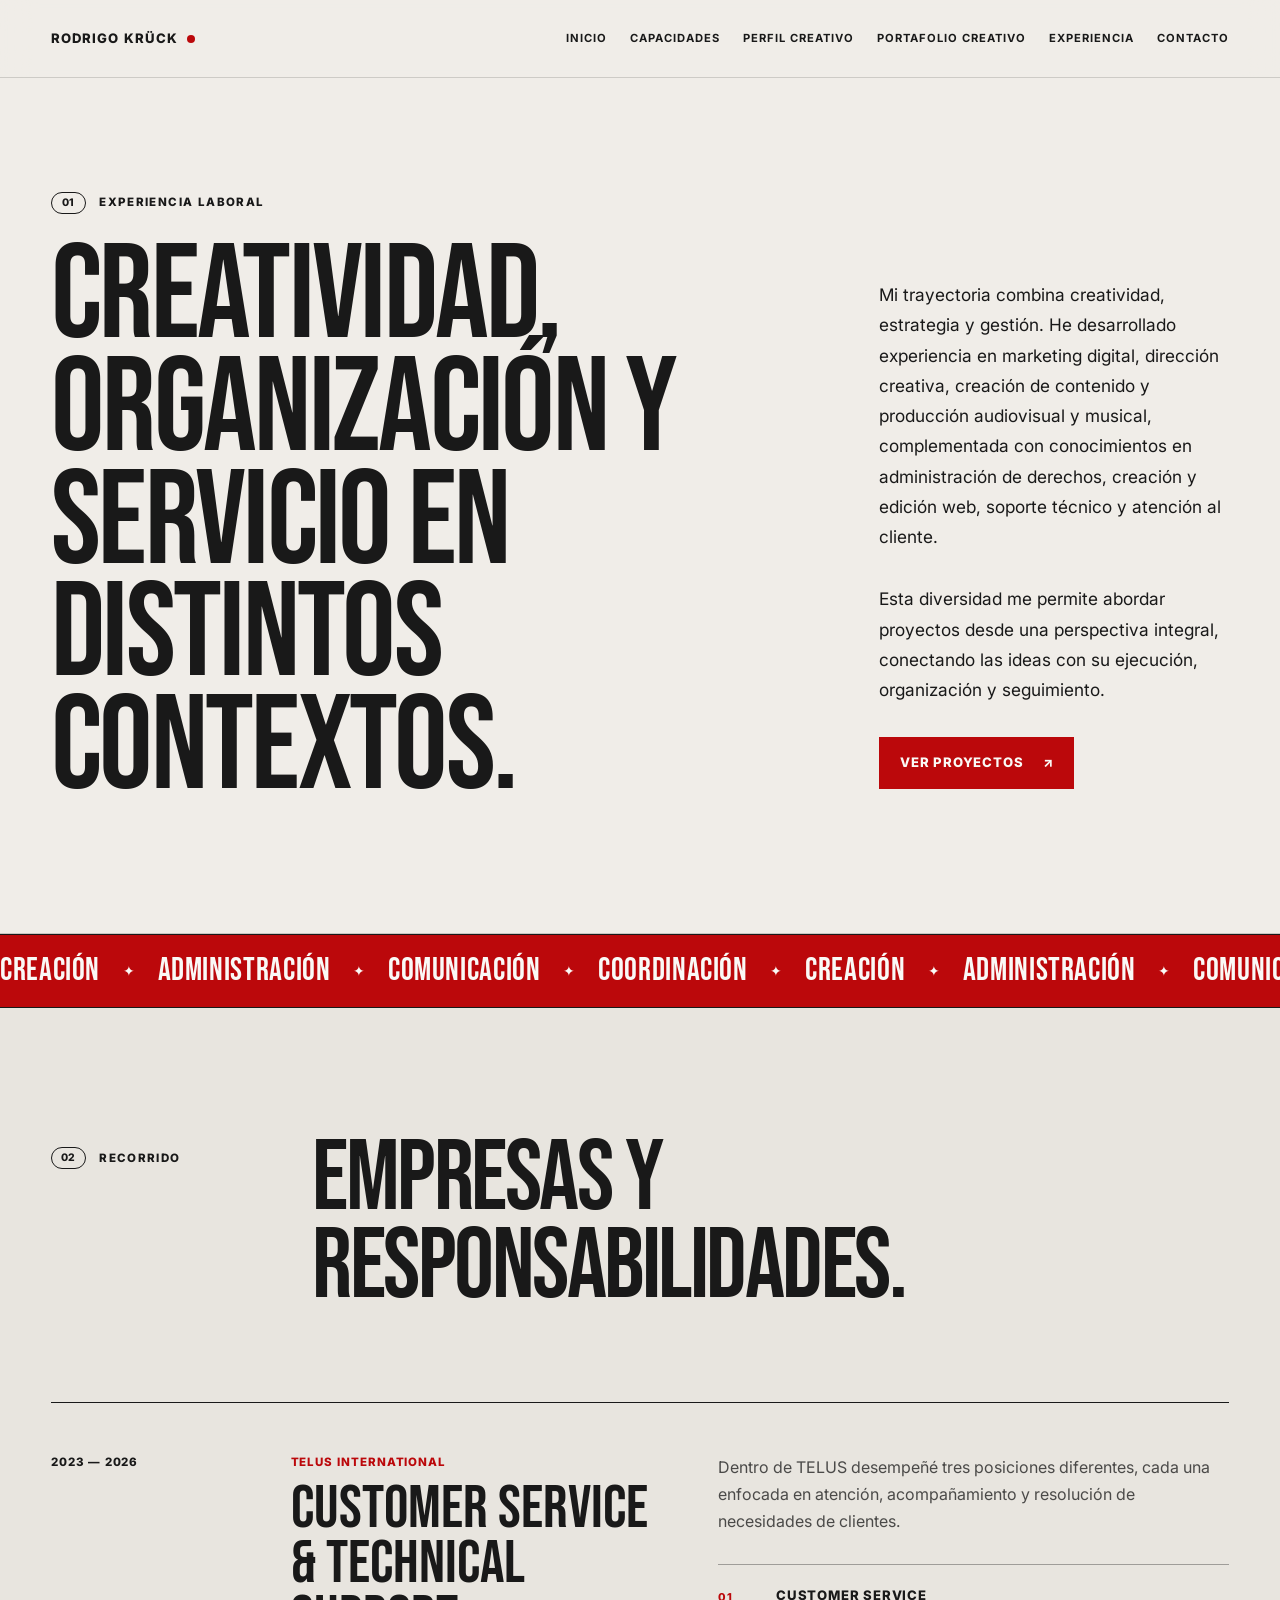
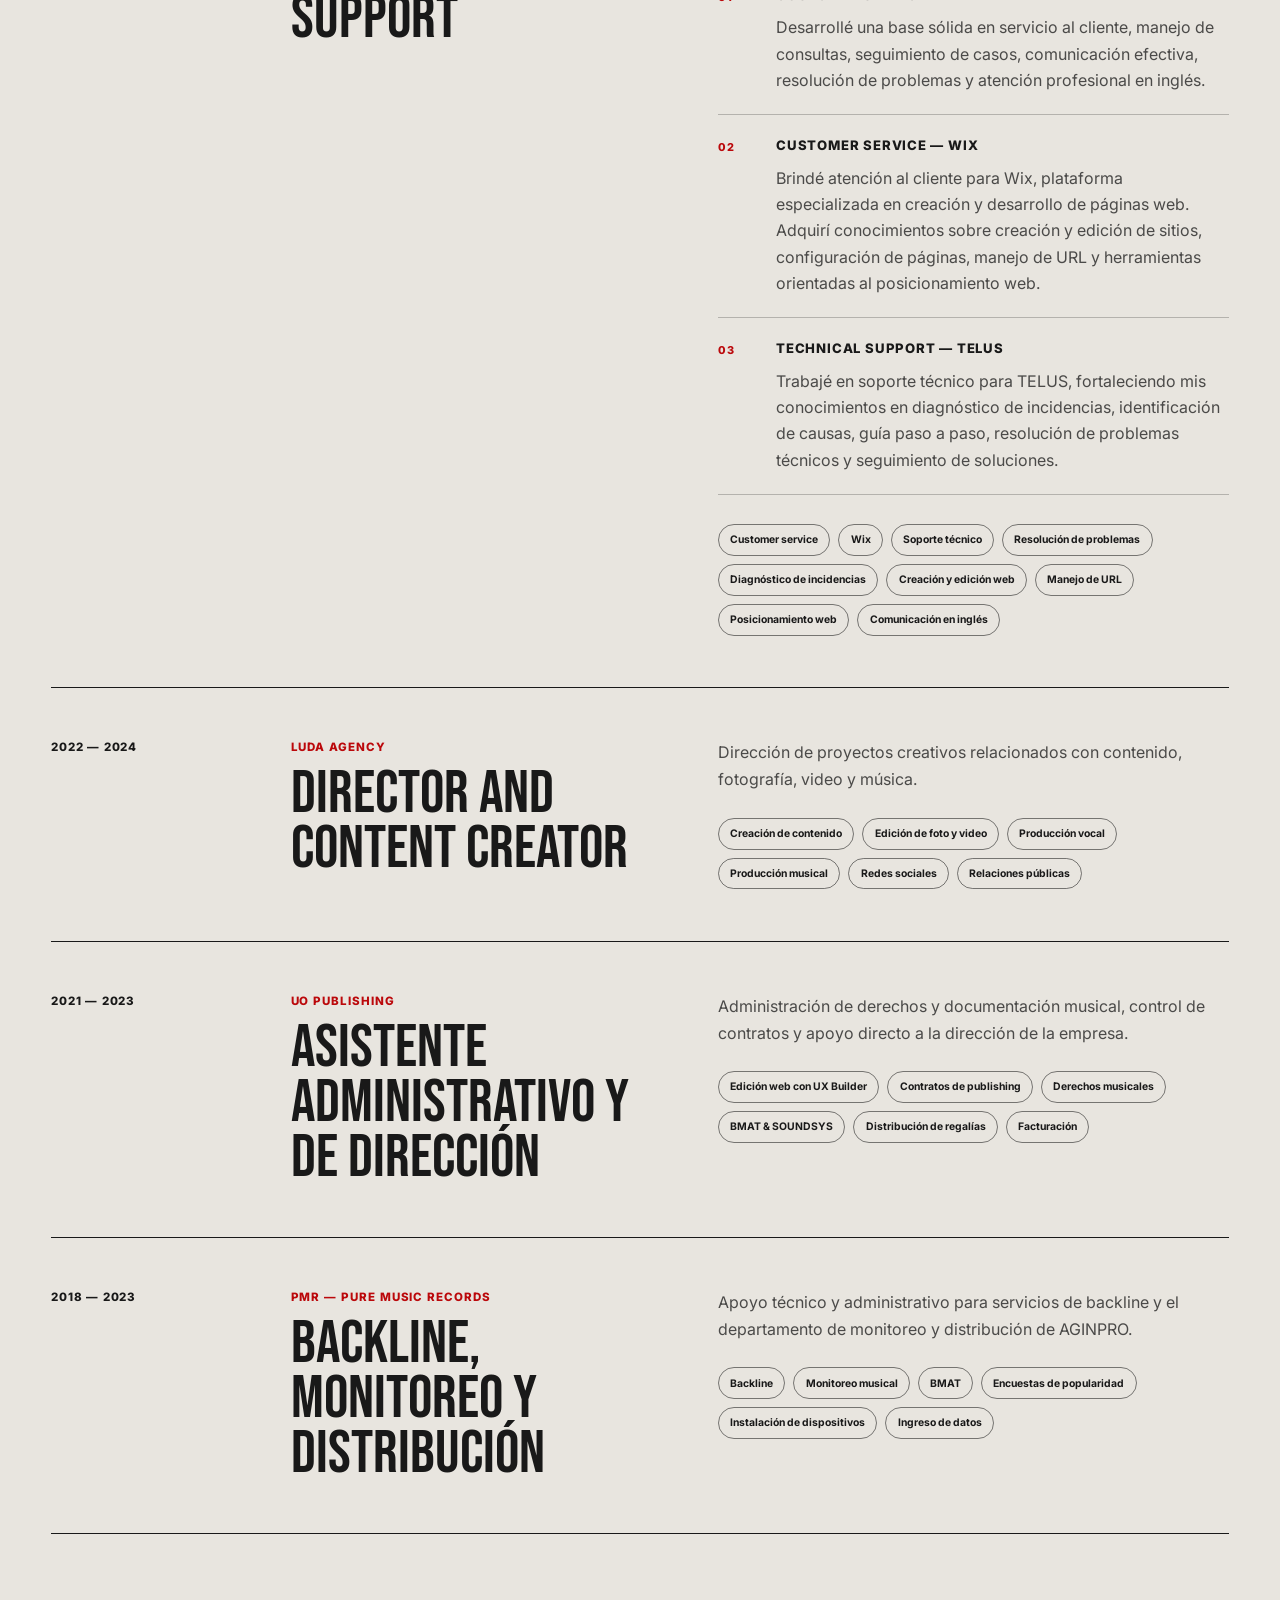
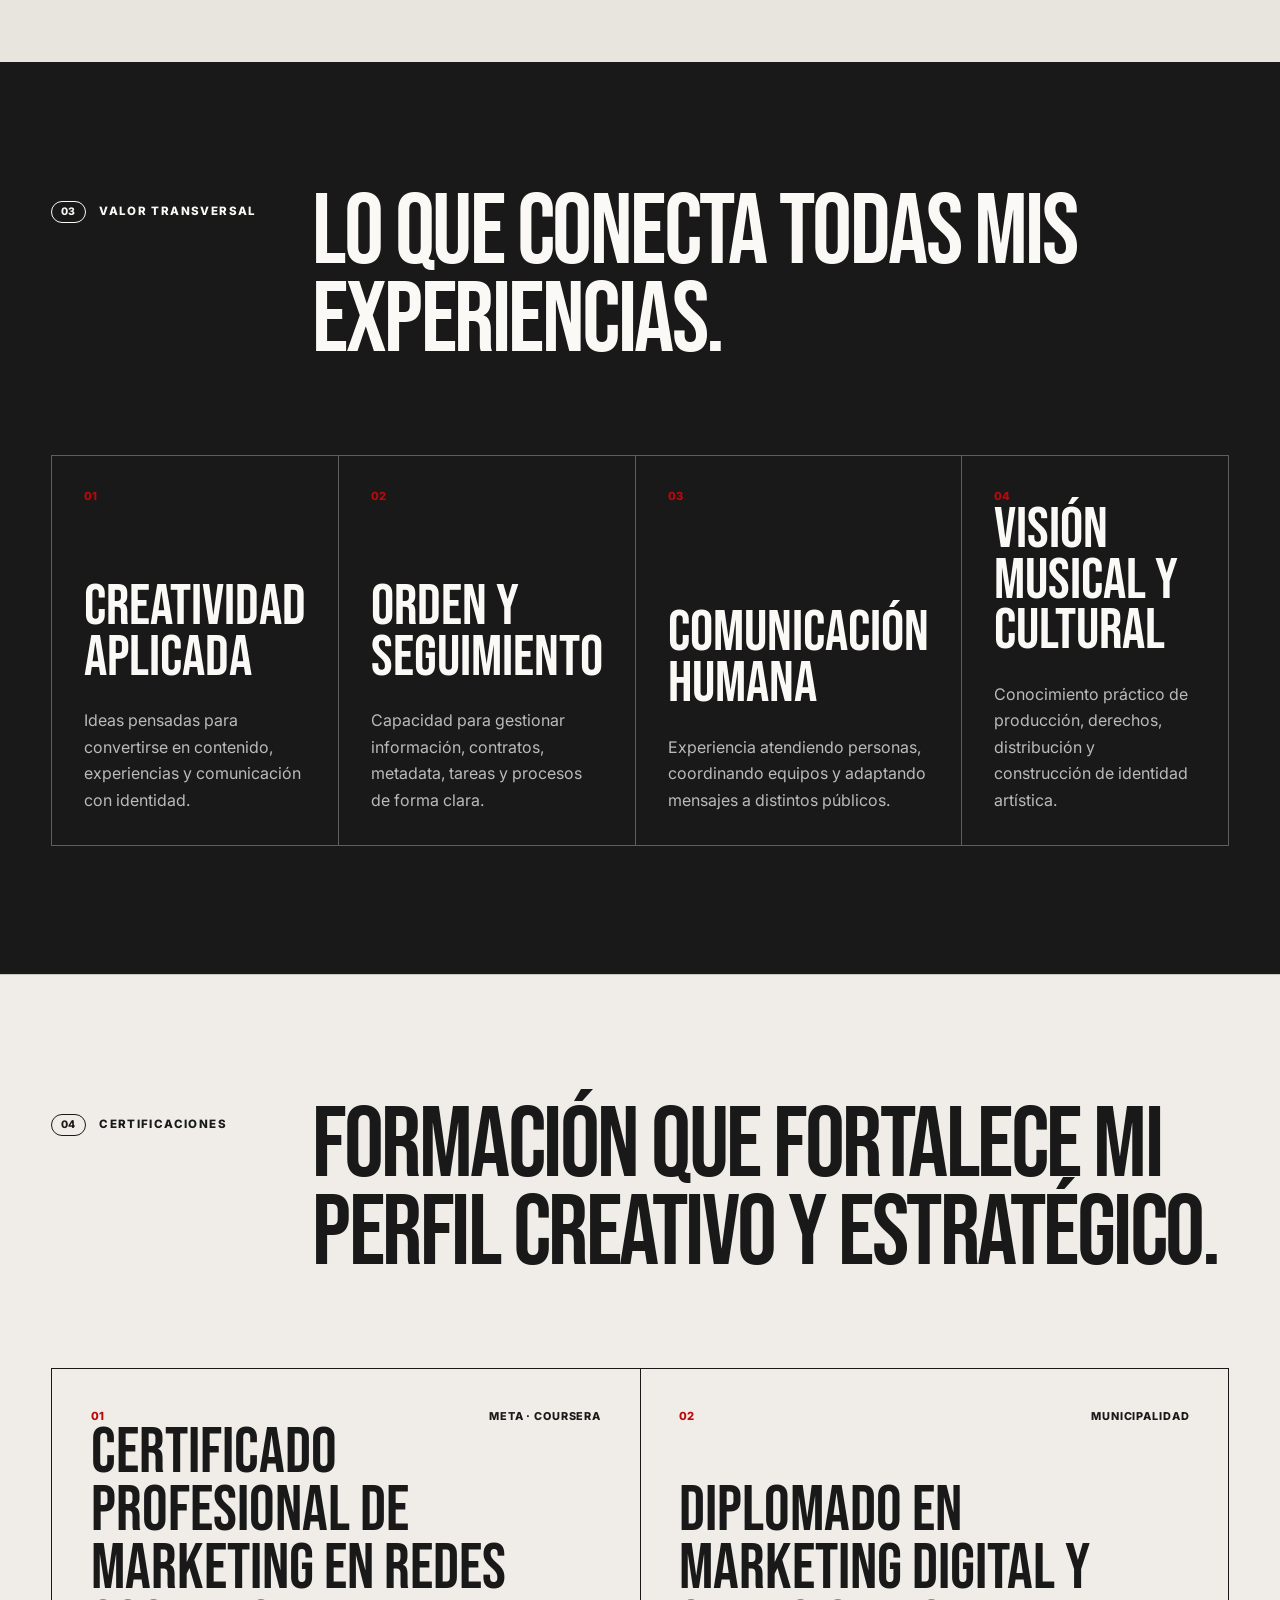
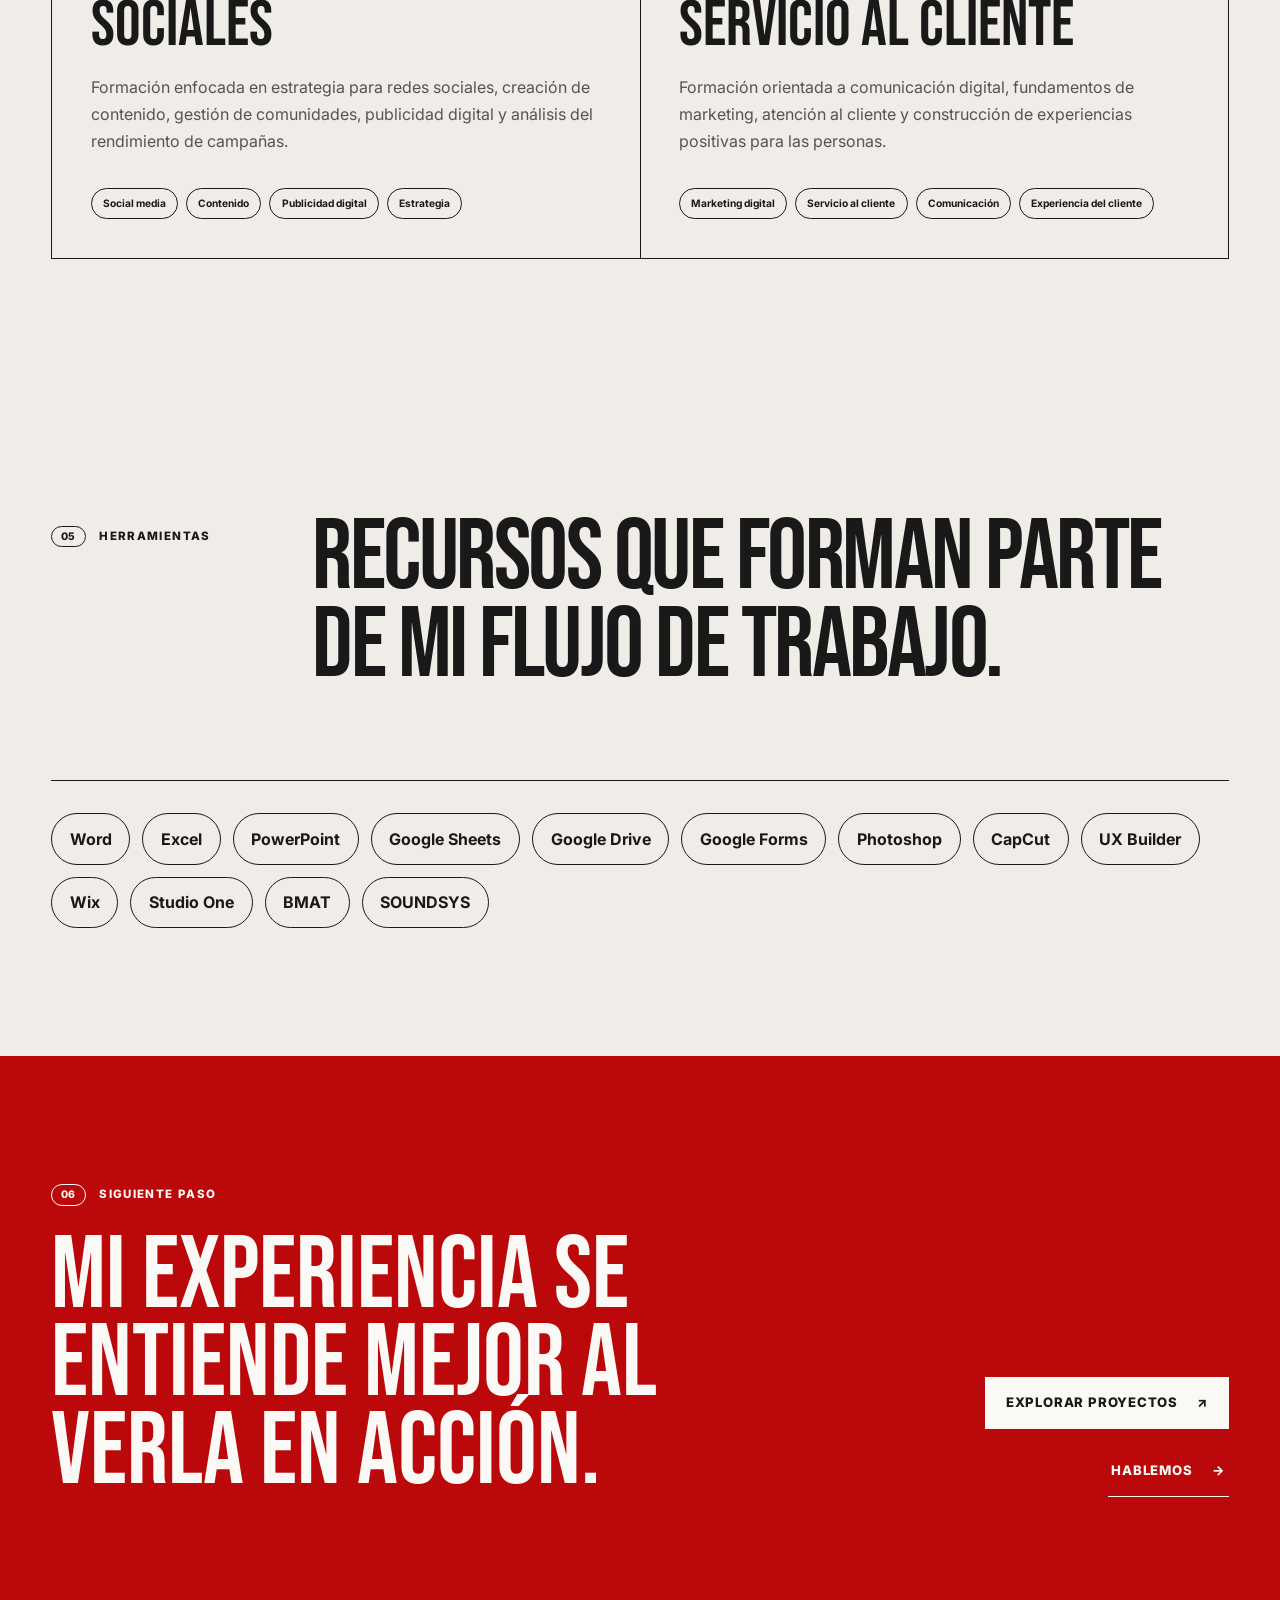
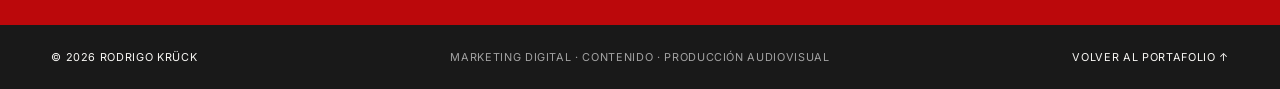
==== commit eda62bc3: "Revise experience details and update roles Updated experience section with new roles and description" ====
--- a/experiencia.html
+++ b/experiencia.html
@@ -22,7 +22,7 @@
 <button aria-controls="site-nav" aria-expanded="false" aria-label="Abrir menú" class="menu-button" type="button">
 <span></span><span></span>
 </button>
-<nav aria-label="Navegación principal" class="site-nav" id="site-nav"><a href="index.html#inicio">Inicio</a><a href="index.html#capacidades">Capacidades</a><a href="index.html#perfil">Perfil creativo</a><a href="index.html#proyectos">Trabajo seleccionado</a><a href="#experiencia">Experiencia</a><a href="index.html#contacto">Contacto</a></nav>
+<nav aria-label="Navegación principal" class="site-nav" id="site-nav"><a href="index.html#inicio">Inicio</a><a href="index.html#capacidades">Capacidades</a><a href="index.html#perfil">Perfil creativo</a><a href="index.html#proyectos">Portafolio creativo</a><a href="#experiencia">Experiencia</a><a href="index.html#contacto">Contacto</a></nav>
 </header>
 <main id="contenido">
 <section class="experience-hero section-pad" id="experiencia">
@@ -33,9 +33,13 @@
 </div>
 <div class="experience-hero-copy reveal">
 <p>
-            Mi recorrido combina creación de contenido, producción musical, administración de derechos,
-            gestión documental y atención al cliente. Esa mezcla me permite entender los proyectos desde
-            la idea y la ejecución hasta la organización que los sostiene.
+            Mi trayectoria combina creatividad, estrategia y gestión. He desarrollado experiencia en marketing digital,
+            dirección creativa, creación de contenido y producción audiovisual y musical, complementada con conocimientos
+            en administración de derechos, creación y edición web, soporte técnico y atención al cliente.
+          </p>
+<p>
+            Esta diversidad me permite abordar proyectos desde una perspectiva integral, conectando las ideas con su
+            ejecución, organización y seguimiento.
           </p>
 <a class="button button-primary" href="index.html#proyectos">Ver proyectos <span>↗</span></a>
 </div>
@@ -60,27 +64,7 @@
 </div>
 <div class="experience-timeline">
 <article class="experience-entry reveal">
-<div class="experience-period">2022 — 2024</div>
-<div class="experience-name">
-<p>LUDA Agency</p>
-<h3>Director and Content Creator</h3>
-</div>
-<div class="experience-details">
-<p>
-              Dirección de proyectos creativos relacionados con contenido, fotografía, video y música.
-            </p>
-<div class="experience-tags">
-<span>Creación de contenido</span>
-<span>Edición de foto y video</span>
-<span>Producción vocal</span>
-<span>Producción musical</span>
-<span>Redes sociales</span>
-<span>Relaciones públicas</span>
-</div>
-</div>
-</article>
-<article class="experience-entry reveal">
-<div class="experience-period">2023 — 2024</div>
+<div class="experience-period">2023 — 2026</div>
 <div class="experience-name">
 <p>TELUS International</p>
 <h3>Customer Service &amp; Technical Support</h3>
@@ -134,6 +118,26 @@
 <span>Manejo de URL</span>
 <span>Posicionamiento web</span>
 <span>Comunicación en inglés</span>
+</div>
+</div>
+</article>
+<article class="experience-entry reveal">
+<div class="experience-period">2022 — 2024</div>
+<div class="experience-name">
+<p>LUDA Agency</p>
+<h3>Director and Content Creator</h3>
+</div>
+<div class="experience-details">
+<p>
+              Dirección de proyectos creativos relacionados con contenido, fotografía, video y música.
+            </p>
+<div class="experience-tags">
+<span>Creación de contenido</span>
+<span>Edición de foto y video</span>
+<span>Producción vocal</span>
+<span>Producción musical</span>
+<span>Redes sociales</span>
+<span>Relaciones públicas</span>
 </div>
 </div>
 </article>
--- a/styles.css
+++ b/styles.css
@@ -1221,6 +1221,20 @@
   grid-template-columns: repeat(3, minmax(0, 1fr));
 }
 
+/* Centrar las dos piezas de PATSY manteniendo el tamaño de las tarjetas
+   de las marcas con tres piezas. En móvil se conserva el carrusel existente. */
+.media-grid-three.patsy-centered {
+  grid-template-columns: repeat(6, minmax(0, 1fr));
+}
+
+.media-grid-three.patsy-centered > .media-card {
+  grid-column: span 2;
+}
+
+.media-grid-three.patsy-centered > .media-card:first-child {
+  grid-column: 2 / span 2;
+}
+
 .media-grid-spaced {
   margin-top: 1rem;
 }
@@ -1372,6 +1386,16 @@
   align-items: stretch;
 }
 
+/* Solo la pieza 02 de Contenido Personal: mostrar la portada cuadrada completa sin recortarla. */
+.personal-content-grid .media-card-square-full {
+  aspect-ratio: 1 / 1;
+  align-self: center;
+}
+
+.personal-content-grid .media-card-square-full img {
+  object-fit: contain;
+}
+
 .personal-link-card {
   min-height: 460px;
   padding: 1.5rem;
@@ -2328,3 +2352,54 @@
     font-size: clamp(2.8rem, 13vw, 5.5rem);
   }
 }
+
+/* Ajuste de alineación para Creación de Contenido v13 */
+.personal-content-grid {
+  display: grid;
+  grid-template-columns: repeat(3, minmax(0, 1fr));
+  gap: 1rem;
+  align-items: stretch;
+}
+
+.personal-content-grid > .media-card {
+  grid-column: auto;
+  aspect-ratio: 0.62;
+}
+
+.personal-content-grid .media-card-square-full {
+  aspect-ratio: 0.62;
+  align-self: stretch;
+}
+
+.personal-content-grid .media-card-square-full img {
+  object-fit: contain;
+  background: #2a2a2a;
+}
+
+@media (max-width: 980px) {
+  .personal-content-grid {
+    grid-template-columns: 1fr;
+  }
+
+  .personal-content-grid > .media-card,
+  .personal-content-grid .media-card-square-full {
+    aspect-ratio: 0.75;
+  }
+}
+
+
+/* Ajuste v16 — Contenido personal pieza 02 */
+.personal-content-grid {
+  display: grid;
+  grid-template-columns: repeat(3, minmax(0, 1fr));
+  gap: 1rem;
+  align-items: stretch;
+}
+
+.personal-content-grid > .media-card {
+  aspect-ratio: 0.62;
+}
+
+.personal-content-grid .media-card img {
+  object-fit: cover;
+}
